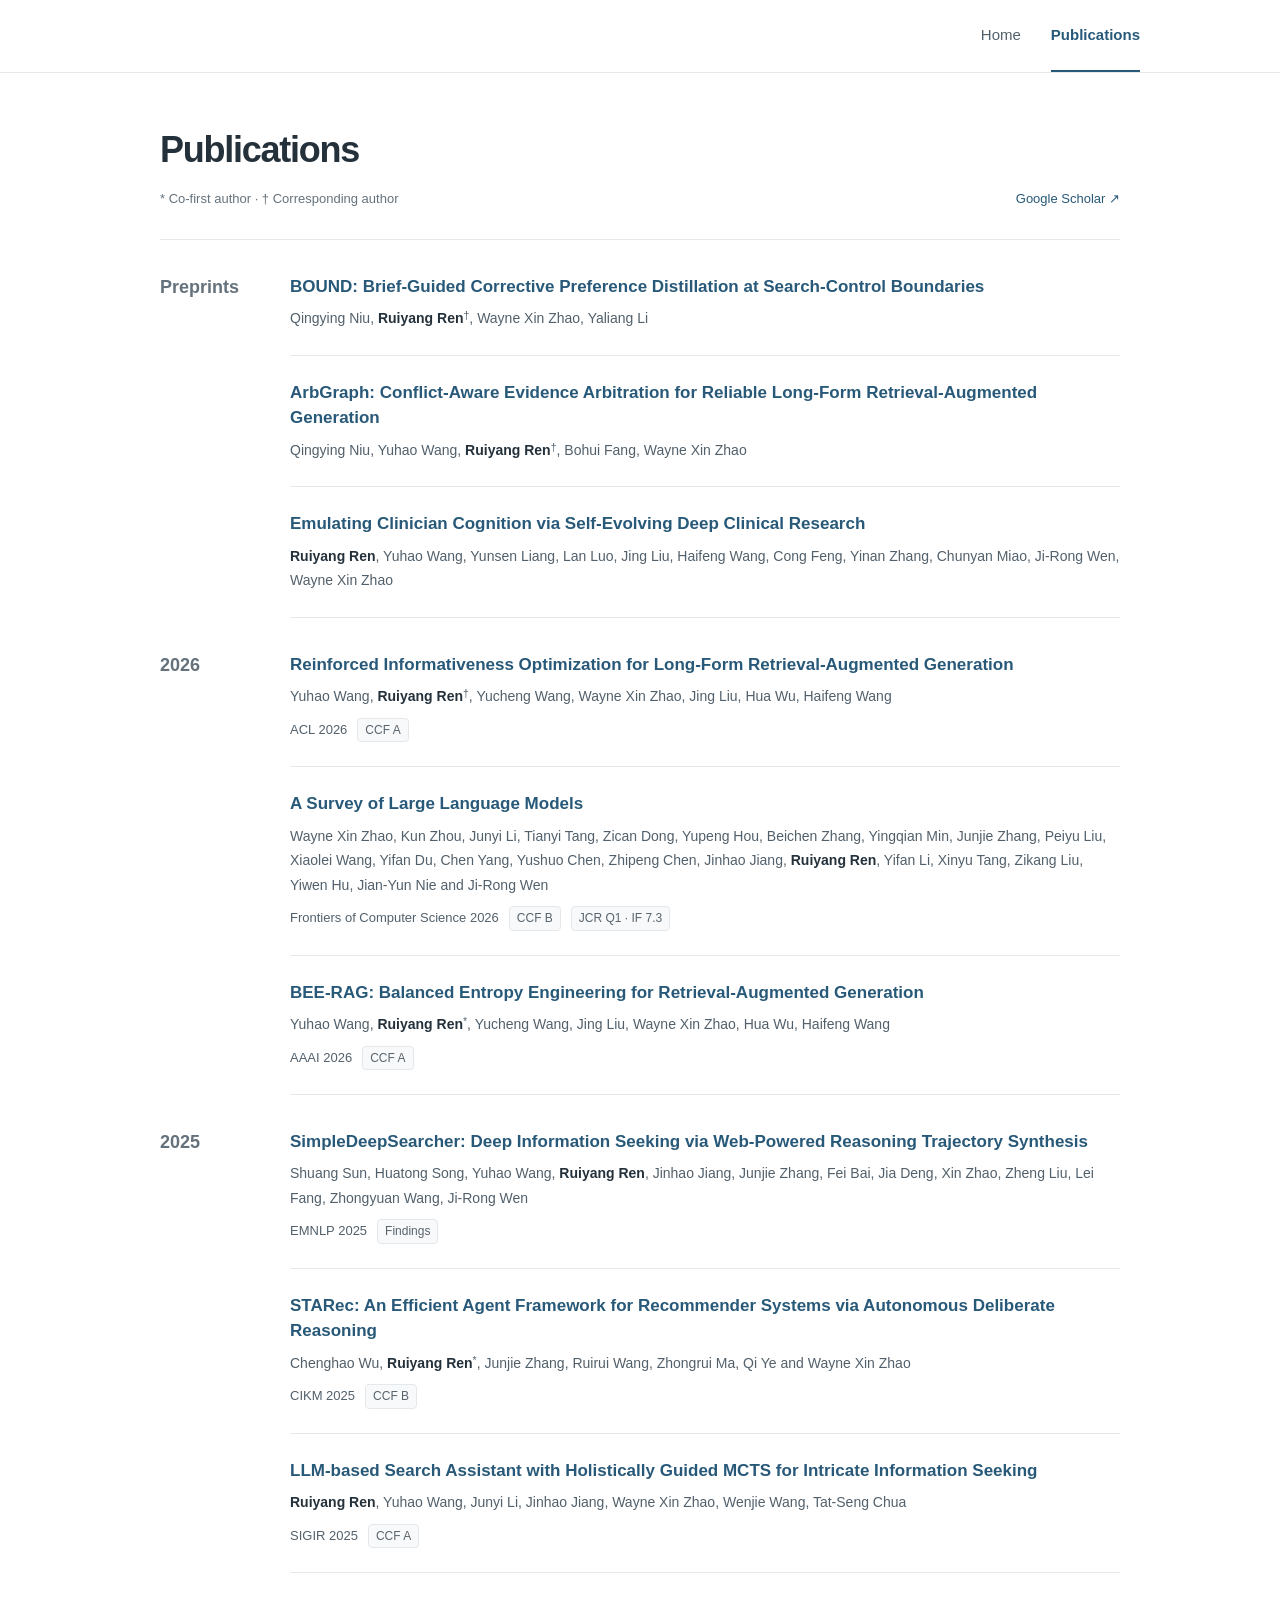
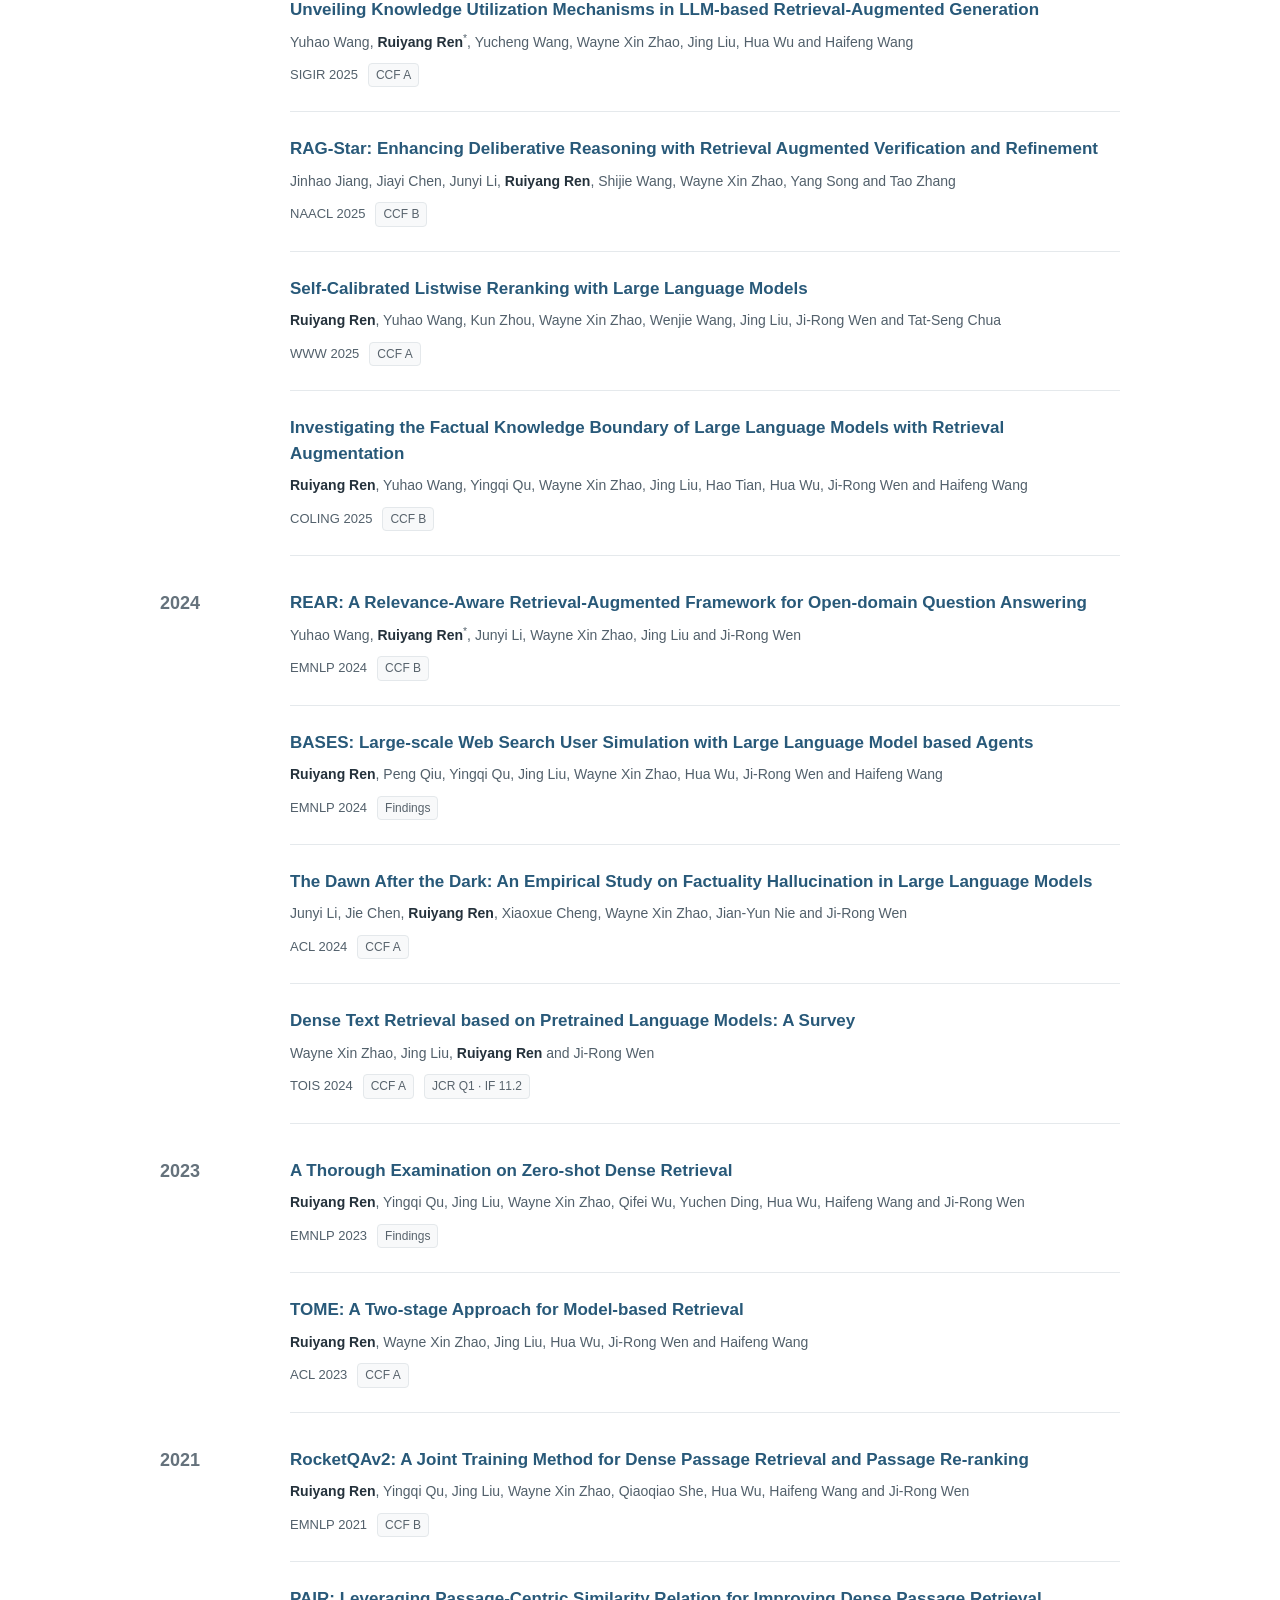
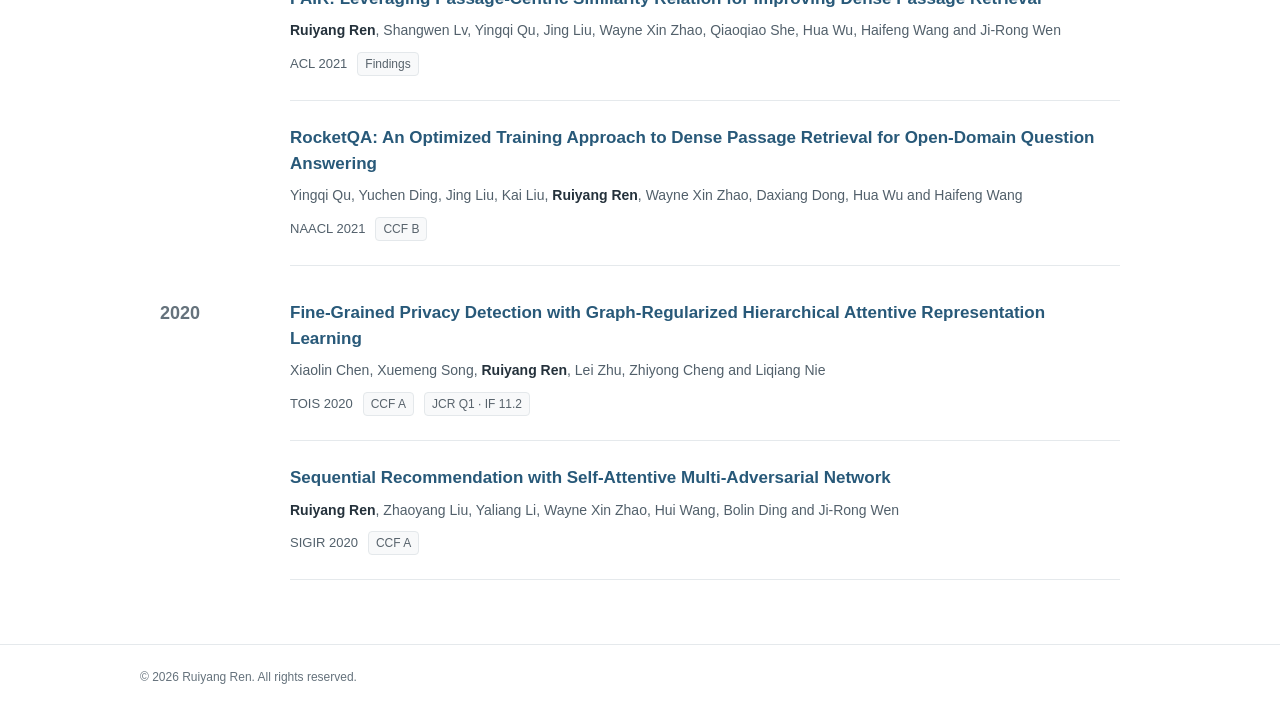
==== publications.html @ a94b5ff2 "Remove publication year navigation" ====
<!DOCTYPE html>
<html lang="en">
<head>
  <meta charset="UTF-8" />
  <meta name="viewport" content="width=device-width, initial-scale=1.0" />
  <title>Publications | Ruiyang Ren</title>
  <meta name="description" content="Publications by Ruiyang Ren in information retrieval, large language models, and agents." />
  <link rel="canonical" href="https://rui-yang.ren/publications.html" />
  <link rel="icon" href="./favicon.png" type="image/png" sizes="96x96" />
  <link rel="icon" href="./favicon.svg" type="image/svg+xml" />
  <meta name="theme-color" content="#ffffff" />
  <meta property="og:type" content="website" />
  <meta property="og:site_name" content="Ruiyang Ren" />
  <meta property="og:title" content="Publications | Ruiyang Ren" />
  <meta property="og:description" content="Publications by Ruiyang Ren in information retrieval, large language models, and agents." />
  <meta property="og:url" content="https://rui-yang.ren/publications.html" />
  <meta property="og:image" content="https://rui-yang.ren/social-card.png" />
  <meta property="og:image:width" content="1200" />
  <meta property="og:image:height" content="630" />
  <meta property="og:image:alt" content="Ruiyang Ren, Research Scientist at Nanyang Technological University" />
  <meta name="twitter:card" content="summary_large_image" />
  <link rel="stylesheet" href="./styles.css" />
</head>
<body>
  <a class="skip-link" href="#main">Skip to content</a>
  <header class="site-header">
    <div class="container nav">
      <nav class="nav-links" aria-label="Main navigation">
        <a href="./index.html">Home</a>
        <a href="./publications.html" aria-current="page">Publications</a>
      </nav>
    </div>
  </header>
  <main id="main">
    <div class="container publication-page">
      <div class="page-heading">
        <h1>Publications</h1>
        <div class="publication-meta">
          <span>* Co-first author · † Corresponding author</span>
          <a href="https://scholar.google.com/citations?user=KpIEBYMAAAAJ" target="_blank" rel="noopener noreferrer">Google Scholar <span aria-hidden="true">↗</span></a>
        </div>
      </div>
      <section class="publication-group" id="group-preprints" aria-labelledby="heading-preprints">
        <h2 id="heading-preprints">Preprints</h2>
        <ul class="pub-list">
<li>
            <h3 class="pub-title"><a href="https://arxiv.org/pdf/2608.08768" target="_blank" rel="noopener noreferrer">BOUND: Brief-Guided Corrective Preference Distillation at Search-Control Boundaries</a></h3>
            <div class="pub-authors">Qingying Niu, <strong>Ruiyang Ren</strong><sup>&dagger;</sup>, Wayne Xin Zhao, Yaliang Li</div>
          </li>
<li>
            <h3 class="pub-title"><a href="https://arxiv.org/pdf/2604.18362" target="_blank" rel="noopener noreferrer">ArbGraph: Conflict-Aware Evidence Arbitration for Reliable Long-Form Retrieval-Augmented Generation</a></h3>
            <div class="pub-authors">Qingying Niu, Yuhao Wang, <strong>Ruiyang Ren</strong><sup>&dagger;</sup>, Bohui Fang, Wayne Xin Zhao</div>
          </li>
<li>
            <h3 class="pub-title"><a href="https://arxiv.org/pdf/2603.10677" target="_blank" rel="noopener noreferrer">Emulating Clinician Cognition via Self-Evolving Deep Clinical Research</a></h3>
            <div class="pub-authors"><strong>Ruiyang Ren</strong>, Yuhao Wang, Yunsen Liang, Lan Luo, Jing Liu, Haifeng Wang, Cong Feng, Yinan Zhang, Chunyan Miao, Ji-Rong Wen, Wayne Xin Zhao</div>
          </li>
        </ul>
      </section>
      <section class="publication-group" id="group-2026" aria-labelledby="heading-2026">
        <h2 id="heading-2026">2026</h2>
        <ul class="pub-list">
<li>
            <h3 class="pub-title"><a href="https://aclanthology.org/2026.acl-long.612/" target="_blank" rel="noopener noreferrer">Reinforced Informativeness Optimization for Long-Form Retrieval-Augmented Generation</a></h3>
            <div class="pub-authors">Yuhao Wang, <strong>Ruiyang Ren</strong><sup>&dagger;</sup>, Yucheng Wang, Wayne Xin Zhao, Jing Liu, Hua Wu, Haifeng Wang</div>
            <div class="pub-venue"><span class="venue-name">ACL 2026</span><span class="rank-tag">CCF A</span></div>
          </li>
<li>
            <h3 class="pub-title"><a href="https://doi.org/10.1007/s11704-026-60308-3" target="_blank" rel="noopener noreferrer">A Survey of Large Language Models</a></h3>
            <div class="pub-authors">Wayne Xin Zhao, Kun Zhou, Junyi Li, Tianyi Tang, Zican Dong, Yupeng Hou, Beichen Zhang, Yingqian Min, Junjie Zhang, Peiyu Liu, Xiaolei Wang, Yifan Du, Chen Yang, Yushuo Chen, Zhipeng Chen, Jinhao Jiang, <strong>Ruiyang Ren</strong>, Yifan Li, Xinyu Tang, Zikang Liu, Yiwen Hu, Jian-Yun Nie and Ji-Rong Wen</div>
            <div class="pub-venue"><span class="venue-name">Frontiers of Computer Science 2026</span><span class="rank-tag">CCF B</span><span class="metric-tag">JCR Q1 · IF 7.3</span></div>
          </li>
<li>
            <h3 class="pub-title"><a href="https://ojs.aaai.org/index.php/AAAI/article/view/40664" target="_blank" rel="noopener noreferrer">BEE-RAG: Balanced Entropy Engineering for Retrieval-Augmented Generation</a></h3>
            <div class="pub-authors">Yuhao Wang, <strong>Ruiyang Ren</strong><sup>*</sup>, Yucheng Wang, Jing Liu, Wayne Xin Zhao, Hua Wu, Haifeng Wang</div>
            <div class="pub-venue"><span class="venue-name">AAAI 2026</span><span class="rank-tag">CCF A</span></div>
          </li>
        </ul>
      </section>
      <section class="publication-group" id="group-2025" aria-labelledby="heading-2025">
        <h2 id="heading-2025">2025</h2>
        <ul class="pub-list">
<li>
            <h3 class="pub-title"><a href="https://aclanthology.org/2025.findings-emnlp.739/" target="_blank" rel="noopener noreferrer">SimpleDeepSearcher: Deep Information Seeking via Web-Powered Reasoning Trajectory Synthesis</a></h3>
            <div class="pub-authors">Shuang Sun, Huatong Song, Yuhao Wang, <strong>Ruiyang Ren</strong>, Jinhao Jiang, Junjie Zhang, Fei Bai, Jia Deng, Xin Zhao, Zheng Liu, Lei Fang, Zhongyuan Wang, Ji-Rong Wen</div>
            <div class="pub-venue"><span class="venue-name">EMNLP 2025</span><span class="rank-tag">Findings</span></div>
          </li>
<li>
            <h3 class="pub-title"><a href="https://doi.org/10.1145/3746252.3760995" target="_blank" rel="noopener noreferrer">STARec: An Efficient Agent Framework for Recommender Systems via Autonomous Deliberate Reasoning</a></h3>
            <div class="pub-authors">Chenghao Wu, <strong>Ruiyang Ren</strong><sup>*</sup>, Junjie Zhang, Ruirui Wang, Zhongrui Ma, Qi Ye and Wayne Xin Zhao</div>
            <div class="pub-venue"><span class="venue-name">CIKM 2025</span><span class="rank-tag">CCF B</span></div>
          </li>
<li>
            <h3 class="pub-title"><a href="https://dl.acm.org/doi/10.1145/3726302.3730025" target="_blank" rel="noopener noreferrer">LLM-based Search Assistant with Holistically Guided MCTS for Intricate Information Seeking</a></h3>
            <div class="pub-authors"><strong>Ruiyang Ren</strong>, Yuhao Wang, Junyi Li, Jinhao Jiang, Wayne Xin Zhao, Wenjie Wang, Tat-Seng Chua</div>
            <div class="pub-venue"><span class="venue-name">SIGIR 2025</span><span class="rank-tag">CCF A</span></div>
          </li>
<li>
            <h3 class="pub-title"><a href="https://doi.org/10.1145/3726302.3730112" target="_blank" rel="noopener noreferrer">Unveiling Knowledge Utilization Mechanisms in LLM-based Retrieval-Augmented Generation</a></h3>
            <div class="pub-authors">Yuhao Wang, <strong>Ruiyang Ren</strong><sup>*</sup>, Yucheng Wang, Wayne Xin Zhao, Jing Liu, Hua Wu and Haifeng Wang</div>
            <div class="pub-venue"><span class="venue-name">SIGIR 2025</span><span class="rank-tag">CCF A</span></div>
          </li>
<li>
            <h3 class="pub-title"><a href="https://aclanthology.org/2025.naacl-long.361/" target="_blank" rel="noopener noreferrer">RAG-Star: Enhancing Deliberative Reasoning with Retrieval Augmented Verification and Refinement</a></h3>
            <div class="pub-authors">Jinhao Jiang, Jiayi Chen, Junyi Li, <strong>Ruiyang Ren</strong>, Shijie Wang, Wayne Xin Zhao, Yang Song and Tao Zhang</div>
            <div class="pub-venue"><span class="venue-name">NAACL 2025</span><span class="rank-tag">CCF B</span></div>
          </li>
<li>
            <h3 class="pub-title"><a href="https://doi.org/10.1145/3696410.3714658" target="_blank" rel="noopener noreferrer">Self-Calibrated Listwise Reranking with Large Language Models</a></h3>
            <div class="pub-authors"><strong>Ruiyang Ren</strong>, Yuhao Wang, Kun Zhou, Wayne Xin Zhao, Wenjie Wang, Jing Liu, Ji-Rong Wen and Tat-Seng Chua</div>
            <div class="pub-venue"><span class="venue-name">WWW 2025</span><span class="rank-tag">CCF A</span></div>
          </li>
<li>
            <h3 class="pub-title"><a href="https://aclanthology.org/2025.coling-main.250/" target="_blank" rel="noopener noreferrer">Investigating the Factual Knowledge Boundary of Large Language Models with Retrieval Augmentation</a></h3>
            <div class="pub-authors"><strong>Ruiyang Ren</strong>, Yuhao Wang, Yingqi Qu, Wayne Xin Zhao, Jing Liu, Hao Tian, Hua Wu, Ji-Rong Wen and Haifeng Wang</div>
            <div class="pub-venue"><span class="venue-name">COLING 2025</span><span class="rank-tag">CCF B</span></div>
          </li>
        </ul>
      </section>
      <section class="publication-group" id="group-2024" aria-labelledby="heading-2024">
        <h2 id="heading-2024">2024</h2>
        <ul class="pub-list">
<li>
            <h3 class="pub-title"><a href="https://aclanthology.org/2024.emnlp-main.321/" target="_blank" rel="noopener noreferrer">REAR: A Relevance-Aware Retrieval-Augmented Framework for Open-domain Question Answering</a></h3>
            <div class="pub-authors">Yuhao Wang, <strong>Ruiyang Ren</strong><sup>*</sup>, Junyi Li, Wayne Xin Zhao, Jing Liu and Ji-Rong Wen</div>
            <div class="pub-venue"><span class="venue-name">EMNLP 2024</span><span class="rank-tag">CCF B</span></div>
          </li>
<li>
            <h3 class="pub-title"><a href="https://aclanthology.org/2024.findings-emnlp.50/" target="_blank" rel="noopener noreferrer">BASES: Large-scale Web Search User Simulation with Large Language Model based Agents</a></h3>
            <div class="pub-authors"><strong>Ruiyang Ren</strong>, Peng Qiu, Yingqi Qu, Jing Liu, Wayne Xin Zhao, Hua Wu, Ji-Rong Wen and Haifeng Wang</div>
            <div class="pub-venue"><span class="venue-name">EMNLP 2024</span><span class="rank-tag">Findings</span></div>
          </li>
<li>
            <h3 class="pub-title"><a href="https://aclanthology.org/2024.acl-long.586/" target="_blank" rel="noopener noreferrer">The Dawn After the Dark: An Empirical Study on Factuality Hallucination in Large Language Models</a></h3>
            <div class="pub-authors">Junyi Li, Jie Chen, <strong>Ruiyang Ren</strong>, Xiaoxue Cheng, Wayne Xin Zhao, Jian-Yun Nie and Ji-Rong Wen</div>
            <div class="pub-venue"><span class="venue-name">ACL 2024</span><span class="rank-tag">CCF A</span></div>
          </li>
<li>
            <h3 class="pub-title"><a href="https://doi.org/10.1145/3637870" target="_blank" rel="noopener noreferrer">Dense Text Retrieval based on Pretrained Language Models: A Survey</a></h3>
            <div class="pub-authors">Wayne Xin Zhao, Jing Liu, <strong>Ruiyang Ren</strong> and Ji-Rong Wen</div>
            <div class="pub-venue"><span class="venue-name">TOIS 2024</span><span class="rank-tag">CCF A</span><span class="metric-tag">JCR Q1 · IF 11.2</span></div>
          </li>
        </ul>
      </section>
      <section class="publication-group" id="group-2023" aria-labelledby="heading-2023">
        <h2 id="heading-2023">2023</h2>
        <ul class="pub-list">
<li>
            <h3 class="pub-title"><a href="https://aclanthology.org/2023.findings-emnlp.1057/" target="_blank" rel="noopener noreferrer">A Thorough Examination on Zero-shot Dense Retrieval</a></h3>
            <div class="pub-authors"><strong>Ruiyang Ren</strong>, Yingqi Qu, Jing Liu, Wayne Xin Zhao, Qifei Wu, Yuchen Ding, Hua Wu, Haifeng Wang and Ji-Rong Wen</div>
            <div class="pub-venue"><span class="venue-name">EMNLP 2023</span><span class="rank-tag">Findings</span></div>
          </li>
<li>
            <h3 class="pub-title"><a href="https://aclanthology.org/2023.acl-long.336/" target="_blank" rel="noopener noreferrer">TOME: A Two-stage Approach for Model-based Retrieval</a></h3>
            <div class="pub-authors"><strong>Ruiyang Ren</strong>, Wayne Xin Zhao, Jing Liu, Hua Wu, Ji-Rong Wen and Haifeng Wang</div>
            <div class="pub-venue"><span class="venue-name">ACL 2023</span><span class="rank-tag">CCF A</span></div>
          </li>
        </ul>
      </section>
      <section class="publication-group" id="group-2021" aria-labelledby="heading-2021">
        <h2 id="heading-2021">2021</h2>
        <ul class="pub-list">
<li>
            <h3 class="pub-title"><a href="https://aclanthology.org/2021.emnlp-main.224/" target="_blank" rel="noopener noreferrer">RocketQAv2: A Joint Training Method for Dense Passage Retrieval and Passage Re-ranking</a></h3>
            <div class="pub-authors"><strong>Ruiyang Ren</strong>, Yingqi Qu, Jing Liu, Wayne Xin Zhao, Qiaoqiao She, Hua Wu, Haifeng Wang and Ji-Rong Wen</div>
            <div class="pub-venue"><span class="venue-name">EMNLP 2021</span><span class="rank-tag">CCF B</span></div>
          </li>
<li>
            <h3 class="pub-title"><a href="https://aclanthology.org/2021.findings-acl.191/" target="_blank" rel="noopener noreferrer">PAIR: Leveraging Passage-Centric Similarity Relation for Improving Dense Passage Retrieval</a></h3>
            <div class="pub-authors"><strong>Ruiyang Ren</strong>, Shangwen Lv, Yingqi Qu, Jing Liu, Wayne Xin Zhao, Qiaoqiao She, Hua Wu, Haifeng Wang and Ji-Rong Wen</div>
            <div class="pub-venue"><span class="venue-name">ACL 2021</span><span class="rank-tag">Findings</span></div>
          </li>
<li>
            <h3 class="pub-title"><a href="https://aclanthology.org/2021.naacl-main.466/" target="_blank" rel="noopener noreferrer">RocketQA: An Optimized Training Approach to Dense Passage Retrieval for Open-Domain Question Answering</a></h3>
            <div class="pub-authors">Yingqi Qu, Yuchen Ding, Jing Liu, Kai Liu, <strong>Ruiyang Ren</strong>, Wayne Xin Zhao, Daxiang Dong, Hua Wu and Haifeng Wang</div>
            <div class="pub-venue"><span class="venue-name">NAACL 2021</span><span class="rank-tag">CCF B</span></div>
          </li>
        </ul>
      </section>
      <section class="publication-group" id="group-2020" aria-labelledby="heading-2020">
        <h2 id="heading-2020">2020</h2>
        <ul class="pub-list">
<li>
            <h3 class="pub-title"><a href="https://dl.acm.org/doi/10.1145/3406109" target="_blank" rel="noopener noreferrer">Fine-Grained Privacy Detection with Graph-Regularized Hierarchical Attentive Representation Learning</a></h3>
            <div class="pub-authors">Xiaolin Chen, Xuemeng Song, <strong>Ruiyang Ren</strong>, Lei Zhu, Zhiyong Cheng and Liqiang Nie</div>
            <div class="pub-venue"><span class="venue-name">TOIS 2020</span><span class="rank-tag">CCF A</span><span class="metric-tag">JCR Q1 · IF 11.2</span></div>
          </li>
<li>
            <h3 class="pub-title"><a href="https://dl.acm.org/doi/10.1145/3397271.3401111" target="_blank" rel="noopener noreferrer">Sequential Recommendation with Self-Attentive Multi-Adversarial Network</a></h3>
            <div class="pub-authors"><strong>Ruiyang Ren</strong>, Zhaoyang Liu, Yaliang Li, Wayne Xin Zhao, Hui Wang, Bolin Ding and Ji-Rong Wen</div>
            <div class="pub-venue"><span class="venue-name">SIGIR 2020</span><span class="rank-tag">CCF A</span></div>
          </li>
        </ul>
      </section>
    </div>
  </main>
  <footer class="site-footer">
    <div class="container">
      © 2026 Ruiyang Ren. All rights reserved.
    </div>
  </footer>

</body>
</html>
---- styles.css ----
:root {
  --text: #24313b;
  --secondary: #52606b;
  --muted: #65727c;
  --primary: #285979;
  --line: #e5e9ec;
}
* { box-sizing: border-box; }
html { scroll-padding-top: 96px; }
body {
  margin: 0;
  background: #fff;
  color: var(--text);
  font-family: -apple-system, BlinkMacSystemFont, "Segoe UI", "Helvetica Neue", Arial, "PingFang SC", sans-serif;
  font-size: 16px;
  line-height: 1.75;
  -webkit-font-smoothing: antialiased;
}
a { color: var(--primary); text-decoration: none; text-underline-offset: 4px; }
a:hover { text-decoration: underline; }
a:focus-visible { outline: 2px solid var(--primary); outline-offset: 5px; border-radius: 2px; }
.biography p a, #experiences .clean-list a {
  text-decoration: underline;
  text-decoration-color: #9aabb6;
  text-decoration-thickness: 1px;
}
.biography p a:hover, #experiences .clean-list a:hover { text-decoration-color: currentColor; }
img { display: block; max-width: 100%; }
.container { width: min(1000px, calc(100% - 64px)); margin: 0 auto; }
.site-header { position: sticky; top: 0; z-index: 10; background: #fff; border-bottom: 1px solid var(--line); }
.nav { min-height: 72px; display: flex; align-items: center; justify-content: flex-end; gap: 20px; }

.nav-links { display: flex; gap: 30px; align-self: stretch; }
.nav-links a { display: flex; align-items: center; color: var(--secondary); font-size: 15px; border-bottom: 2px solid transparent; }
.nav-links a[aria-current="page"] { border-bottom-color: var(--primary); color: var(--primary); font-weight: 600; }
.skip-link { position: fixed; left: 16px; top: -100px; background: #fff; padding: 10px 16px; z-index: 20; }
.skip-link:focus { top: 8px; }
main { padding: 54px 0 64px; }
.stack { display: grid; gap: 44px; }
.profile { padding-bottom: 38px; border-bottom: 1px solid var(--line); }
.intro-grid { display: grid; grid-template-columns: 112px minmax(0, 1fr); column-gap: 30px; row-gap: 14px; align-items: start; }
.portrait { grid-row: 1 / 3; width: 112px; height: 142px; object-fit: cover; border-radius: 6px; }
.intro-main { min-width: 0; }
.name-row { display: flex; flex-direction: column; align-items: flex-start; gap: 8px; }
.name-en { margin: 0; font-size: 36px; letter-spacing: -.035em; line-height: 1.2; font-weight: 700; }
.name-cn { font-family: "PingFang SC", "Hiragino Sans GB", "Microsoft YaHei", sans-serif; font-size: 16px; line-height: 1.4; letter-spacing: .16em; color: var(--muted); font-weight: 400; }
.meta { font-size: 16px; color: var(--secondary); margin-top: 8px; }
.meta strong { color: var(--text); font-weight: 500; }
.info-block { grid-column: 2; display: grid; gap: 5px; }
.info-content { font-size: 14px; color: var(--secondary); }
.profile-links { display: flex; gap: 6px 20px; flex-wrap: wrap; }
.profile-links a { display: inline-flex; align-items: center; min-height: 28px; font-weight: 500; }
.biography { margin-top: 30px; max-width: 820px; }
p { margin: 0; color: var(--secondary); font-size: 16px; }
p + p { margin-top: 16px; }
.text-link { display: inline-block; margin-top: 18px; font-size: 14px; font-weight: 600; }
.content-section { min-width: 0; }
.section-head { margin-bottom: 22px; }
.section-title { margin: 0; font-size: 22px; line-height: 1.3; letter-spacing: -.02em; font-weight: 650; }
.two-col { display: grid; grid-template-columns: minmax(0, 1.4fr) minmax(0, 1fr); gap: 64px; }
.clean-list { list-style: none; margin: 0; padding: 0; }
.clean-list li { padding: 0 0 20px; font-size: 15px; color: var(--secondary); }
.clean-list li:last-child { padding-bottom: 0; }
.clean-list strong { color: var(--text); font-weight: 600; }
.experience-date { display: block; margin: 3px 0; font-size: 13px; color: var(--muted); font-variant-numeric: tabular-nums; }
#awards .clean-list li { display: grid; grid-template-columns: 44px minmax(0, 1fr); gap: 14px; font-size: 14px; padding-bottom: 16px; }
.award-date { color: var(--muted); font-size: 12px; line-height: 2.04; font-variant-numeric: tabular-nums; }
#services { padding-top: 34px; border-top: 1px solid var(--line); }
.service-grid { display: grid; grid-template-columns: 1fr 2.2fr 1fr; gap: 36px; }
.subsection-title { font-weight: 600; font-size: 14px; margin: 0 0 8px; }
.service-item .clean-list li { font-size: 14px; }
.site-footer { padding: 22px 0 30px; color: var(--muted); font-size: 12px; border-top: 1px solid var(--line); }
.publication-page { max-width: 960px; }
.page-heading { padding-bottom: 28px; border-bottom: 1px solid var(--line); }
.page-heading h1 { margin: 0; font-size: 36px; font-weight: 700; letter-spacing: -.035em; line-height: 1.25; }
.publication-meta { display: flex; justify-content: space-between; flex-wrap: wrap; gap: 10px 24px; margin-top: 16px; font-size: 13px; color: var(--muted); }




.publication-group { display: grid; grid-template-columns: 100px minmax(0, 1fr); gap: 30px; padding-top: 34px; }
.publication-group h2 { position: sticky; top: 98px; align-self: start; margin: 0; font-size: 18px; color: var(--muted); line-height: 1.5; font-weight: 550; }
.pub-list { list-style: none; padding: 0; margin: 0; min-width: 0; }
.pub-list li { padding: 0 0 24px; margin-bottom: 24px; border-bottom: 1px solid var(--line); }
.pub-list li:last-child { margin-bottom: 0; }
.pub-title { margin: 0; font-size: 17px; line-height: 1.5; font-weight: 600; }
.pub-title a { color: var(--primary); }
.pub-authors { margin-top: 7px; font-size: 14px; line-height: 1.75; color: var(--secondary); }
.pub-authors strong { color: var(--text); font-weight: 650; }
.pub-authors sup { position: relative; top: -.4em; vertical-align: baseline; font-size: .75em; line-height: 0; }
.pub-venue { display: flex; align-items: baseline; flex-wrap: wrap; gap: 6px 10px; margin-top: 9px; font-size: 13px; color: var(--secondary); font-weight: 500; }
.venue-name { color: var(--secondary); }
.rank-tag, .metric-tag { display: inline-block; padding: 1px 7px; border: 1px solid #e4e8eb; border-radius: 4px; font-size: 12px; line-height: 1.7; font-weight: 500; color: #58636c; background: #f8f9fa; }
@media (max-width: 900px) {
  .two-col { grid-template-columns: 1fr; gap: 36px; }
  #awards { border-top: 1px solid var(--line); padding-top: 32px; }
}
@media (max-width: 760px) {
  main { padding-top: 36px; }
  .service-grid { grid-template-columns: 1fr; gap: 22px; }
  .publication-group { grid-template-columns: 1fr; gap: 18px; }
  .publication-group h2 { position: static; padding-bottom: 8px; border-bottom: 1px solid var(--line); }
}
@media (max-width: 480px) {
  .container { width: calc(100% - 40px); }
  .nav { min-height: 62px; gap: 12px; }

  .nav-links { gap: 20px; }
  .nav-links a { font-size: 14px; }
  main { padding: 30px 0 40px; }
  .stack { gap: 32px; }
  .profile { padding-bottom: 28px; }
  .intro-grid { grid-template-columns: 76px minmax(0, 1fr); gap: 18px; align-items: start; }
  .portrait { grid-row: 1; width: 76px; height: 96px; }
  .info-block { grid-column: 1 / -1; }
  .name-row { gap: 7px; }
  .name-en { font-size: 27px; }
  .name-cn { font-size: 14px; }
  .meta { font-size: 14px; margin-top: 6px; }
  .info-content { font-size: 13px; overflow-wrap: anywhere; }
  .profile-links { gap: 4px 12px; }
  .biography { margin-top: 26px; }
  .section-title { font-size: 21px; }
  .page-heading h1 { font-size: 32px; }
  .publication-meta { font-size: 12px; }

}
@media print {
  .site-header, .skip-link, .site-footer { display: none; }
  main { padding: 0; }
  .container { width: 100%; }
  .publication-group h2 { position: static; }
  .pub-list li, .clean-list li { break-inside: avoid; }
}
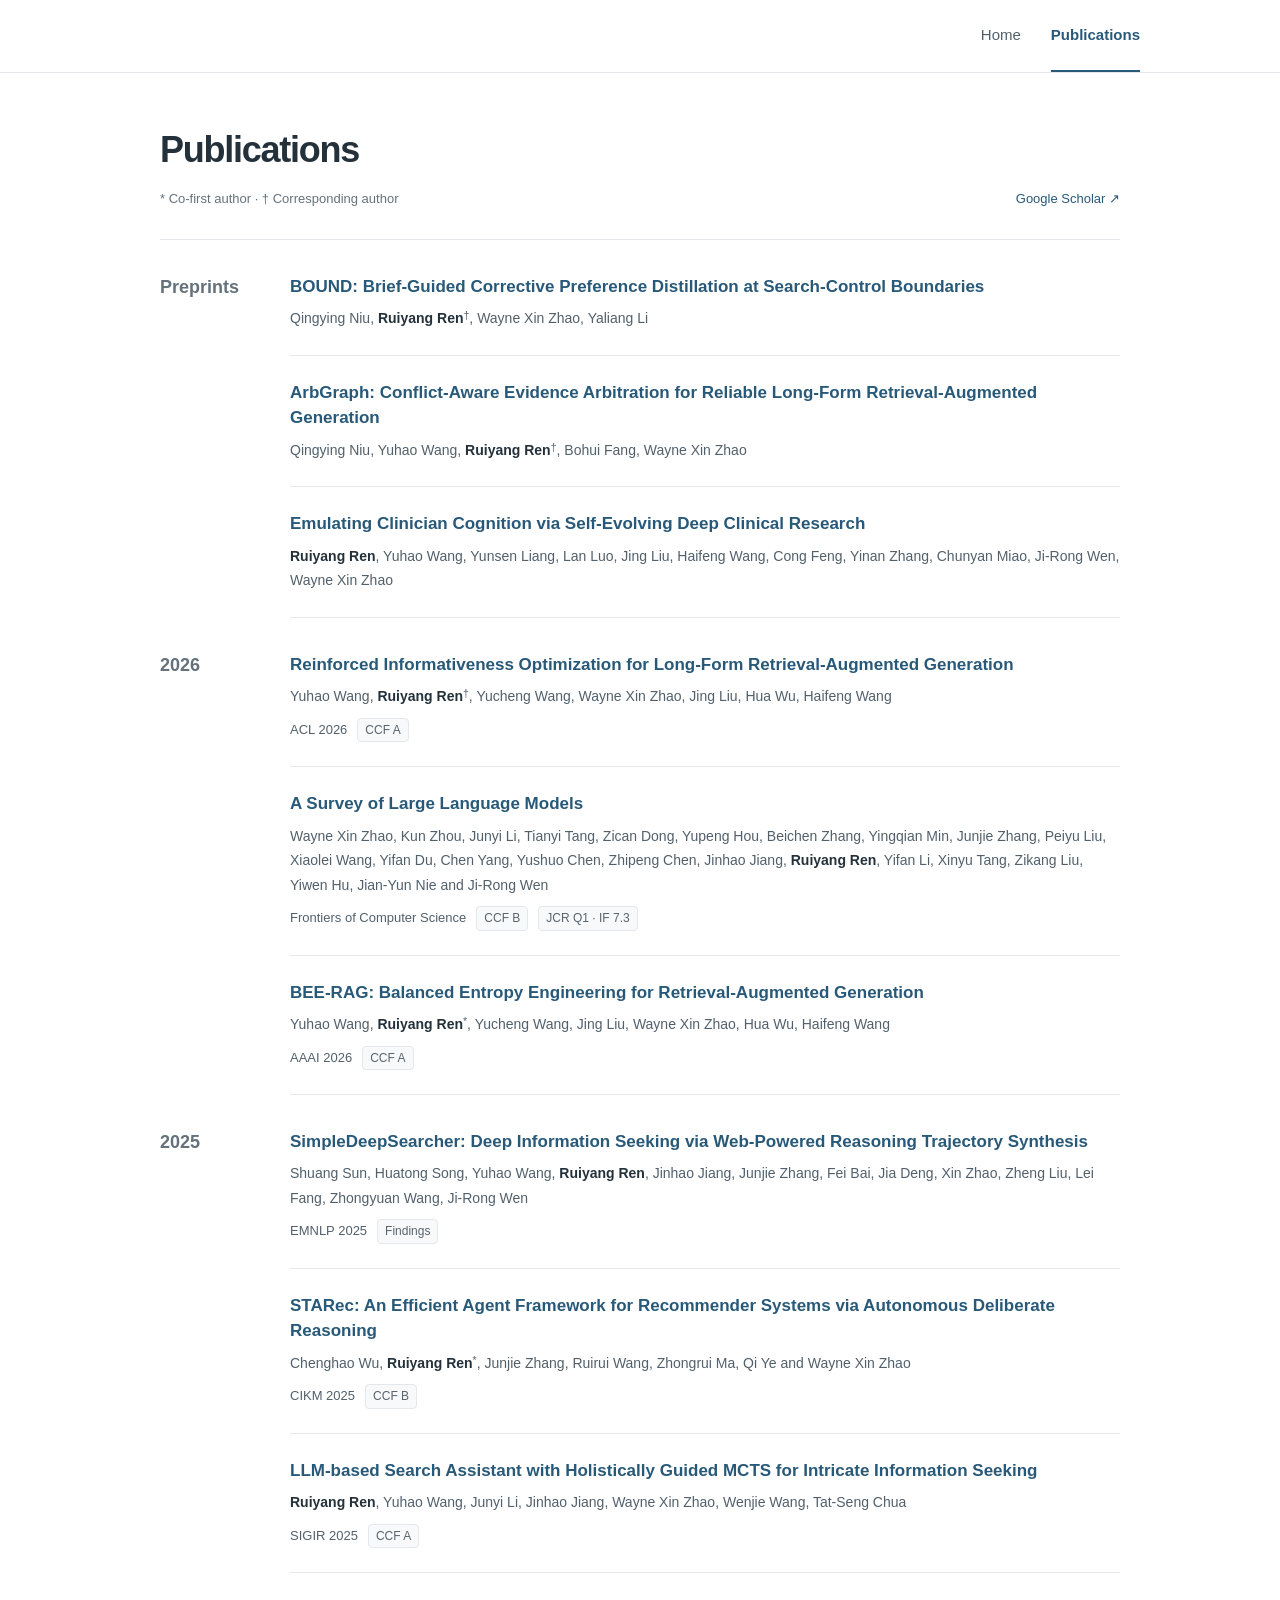
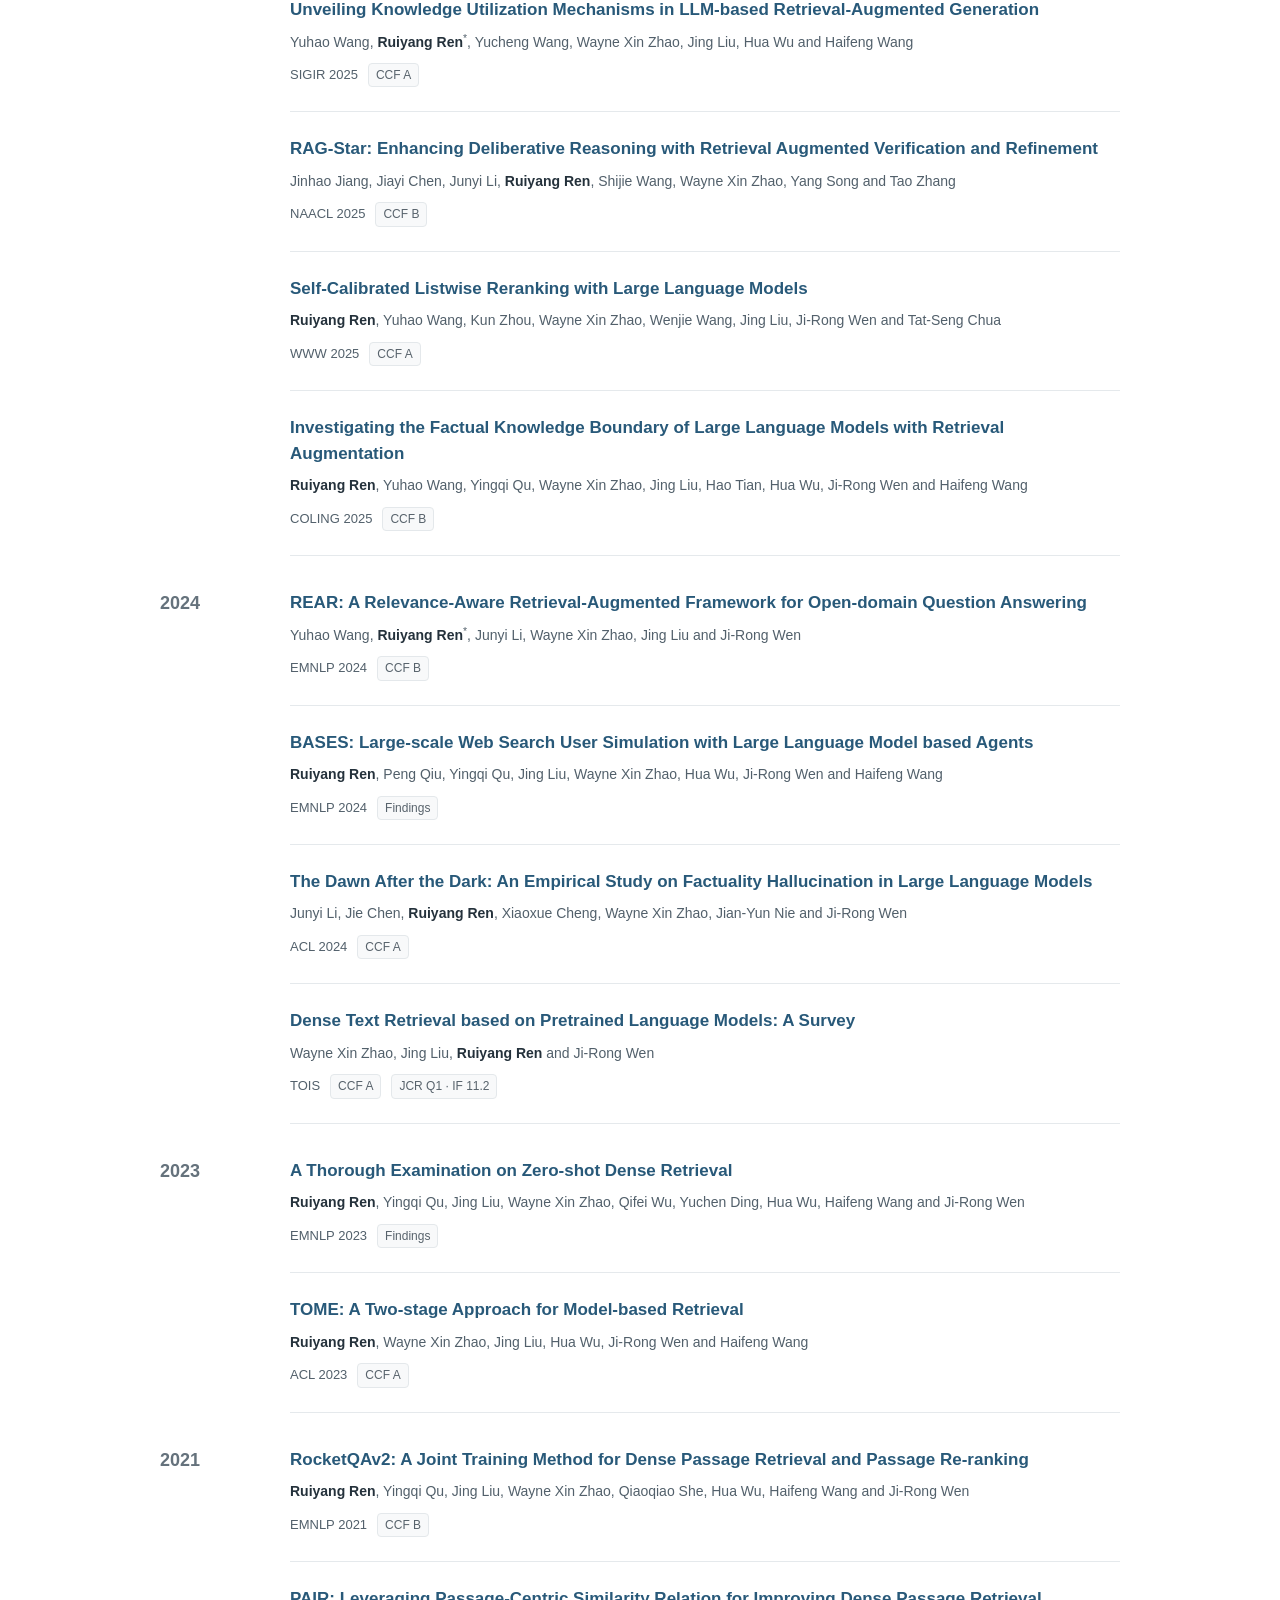
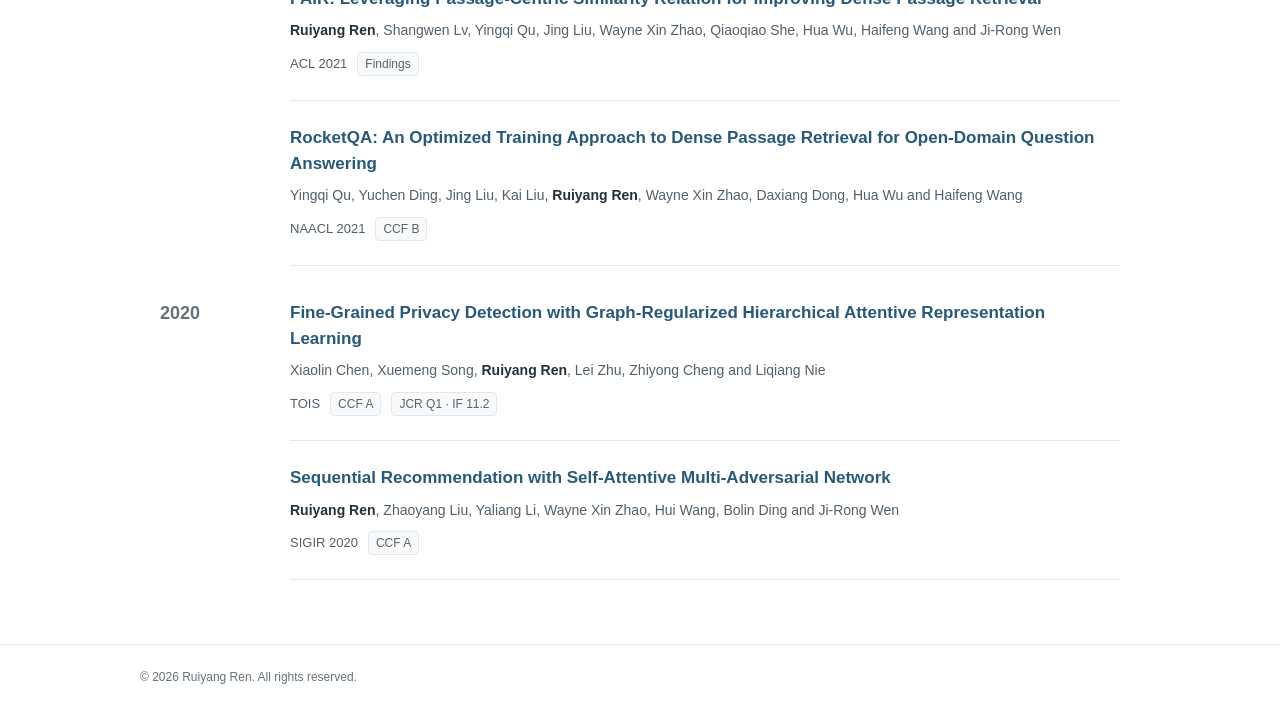
==== commit ee65509f: "Omit years from journal venue labels" ====
--- a/publications.html
+++ b/publications.html
@@ -68,7 +68,7 @@
 <li>
             <h3 class="pub-title"><a href="https://doi.org/10.1007/s11704-026-60308-3" target="_blank" rel="noopener noreferrer">A Survey of Large Language Models</a></h3>
             <div class="pub-authors">Wayne Xin Zhao, Kun Zhou, Junyi Li, Tianyi Tang, Zican Dong, Yupeng Hou, Beichen Zhang, Yingqian Min, Junjie Zhang, Peiyu Liu, Xiaolei Wang, Yifan Du, Chen Yang, Yushuo Chen, Zhipeng Chen, Jinhao Jiang, <strong>Ruiyang Ren</strong>, Yifan Li, Xinyu Tang, Zikang Liu, Yiwen Hu, Jian-Yun Nie and Ji-Rong Wen</div>
-            <div class="pub-venue"><span class="venue-name">Frontiers of Computer Science 2026</span><span class="rank-tag">CCF B</span><span class="metric-tag">JCR Q1 · IF 7.3</span></div>
+            <div class="pub-venue"><span class="venue-name">Frontiers of Computer Science</span><span class="rank-tag">CCF B</span><span class="metric-tag">JCR Q1 · IF 7.3</span></div>
           </li>
 <li>
             <h3 class="pub-title"><a href="https://ojs.aaai.org/index.php/AAAI/article/view/40664" target="_blank" rel="noopener noreferrer">BEE-RAG: Balanced Entropy Engineering for Retrieval-Augmented Generation</a></h3>
@@ -138,7 +138,7 @@
 <li>
             <h3 class="pub-title"><a href="https://doi.org/10.1145/3637870" target="_blank" rel="noopener noreferrer">Dense Text Retrieval based on Pretrained Language Models: A Survey</a></h3>
             <div class="pub-authors">Wayne Xin Zhao, Jing Liu, <strong>Ruiyang Ren</strong> and Ji-Rong Wen</div>
-            <div class="pub-venue"><span class="venue-name">TOIS 2024</span><span class="rank-tag">CCF A</span><span class="metric-tag">JCR Q1 · IF 11.2</span></div>
+            <div class="pub-venue"><span class="venue-name">TOIS</span><span class="rank-tag">CCF A</span><span class="metric-tag">JCR Q1 · IF 11.2</span></div>
           </li>
         </ul>
       </section>
@@ -183,7 +183,7 @@
 <li>
             <h3 class="pub-title"><a href="https://dl.acm.org/doi/10.1145/3406109" target="_blank" rel="noopener noreferrer">Fine-Grained Privacy Detection with Graph-Regularized Hierarchical Attentive Representation Learning</a></h3>
             <div class="pub-authors">Xiaolin Chen, Xuemeng Song, <strong>Ruiyang Ren</strong>, Lei Zhu, Zhiyong Cheng and Liqiang Nie</div>
-            <div class="pub-venue"><span class="venue-name">TOIS 2020</span><span class="rank-tag">CCF A</span><span class="metric-tag">JCR Q1 · IF 11.2</span></div>
+            <div class="pub-venue"><span class="venue-name">TOIS</span><span class="rank-tag">CCF A</span><span class="metric-tag">JCR Q1 · IF 11.2</span></div>
           </li>
 <li>
             <h3 class="pub-title"><a href="https://dl.acm.org/doi/10.1145/3397271.3401111" target="_blank" rel="noopener noreferrer">Sequential Recommendation with Self-Attentive Multi-Adversarial Network</a></h3>
--- a/styles.css
+++ b/styles.css
@@ -38,15 +38,23 @@
 main { padding: 54px 0 64px; }
 .stack { display: grid; gap: 44px; }
 .profile { padding-bottom: 38px; border-bottom: 1px solid var(--line); }
-.intro-grid { display: grid; grid-template-columns: 112px minmax(0, 1fr); column-gap: 30px; row-gap: 14px; align-items: start; }
-.portrait { grid-row: 1 / 3; width: 112px; height: 142px; object-fit: cover; border-radius: 6px; }
-.intro-main { min-width: 0; }
-.name-row { display: flex; flex-direction: column; align-items: flex-start; gap: 8px; }
-.name-en { margin: 0; font-size: 36px; letter-spacing: -.035em; line-height: 1.2; font-weight: 700; }
+.intro-grid {
+  display: grid;
+  grid-template-columns: minmax(0, 1fr) 144px;
+  grid-template-areas: "name portrait" "affiliation portrait" "contact portrait";
+  column-gap: 48px;
+  align-items: start;
+}
+.portrait { grid-area: portrait; width: 144px; height: 183px; object-fit: cover; border-radius: 8px; margin-top: 3px; }
+.name-row { grid-area: name; display: flex; flex-direction: column; align-items: flex-start; gap: 6px; }
+.name-en { margin: 0; font-size: 38px; letter-spacing: -.035em; line-height: 1.2; font-weight: 700; }
 .name-cn { font-family: "PingFang SC", "Hiragino Sans GB", "Microsoft YaHei", sans-serif; font-size: 16px; line-height: 1.4; letter-spacing: .16em; color: var(--muted); font-weight: 400; }
-.meta { font-size: 16px; color: var(--secondary); margin-top: 8px; }
-.meta strong { color: var(--text); font-weight: 500; }
-.info-block { grid-column: 2; display: grid; gap: 5px; }
+.affiliation-block { grid-area: affiliation; min-width: 0; margin-top: 18px; }
+.meta { font-size: 16px; line-height: 1.65; color: var(--secondary); text-wrap: balance; }
+.role { color: var(--text); font-weight: 600; }
+.lab-affiliation { margin-top: 4px; font-size: 14px; line-height: 1.65; color: var(--secondary); text-wrap: balance; }
+.lab-acronym, .lab-unit { white-space: nowrap; }
+.info-block { grid-area: contact; min-width: 0; display: grid; gap: 4px; margin-top: 18px; }
 .info-content { font-size: 14px; color: var(--secondary); }
 .profile-links { display: flex; gap: 6px 20px; flex-wrap: wrap; }
 .profile-links a { display: inline-flex; align-items: center; min-height: 28px; font-weight: 500; }
@@ -75,9 +83,6 @@
 .page-heading h1 { margin: 0; font-size: 36px; font-weight: 700; letter-spacing: -.035em; line-height: 1.25; }
 .publication-meta { display: flex; justify-content: space-between; flex-wrap: wrap; gap: 10px 24px; margin-top: 16px; font-size: 13px; color: var(--muted); }
 
-
-
-
 .publication-group { display: grid; grid-template-columns: 100px minmax(0, 1fr); gap: 30px; padding-top: 34px; }
 .publication-group h2 { position: sticky; top: 98px; align-self: start; margin: 0; font-size: 18px; color: var(--muted); line-height: 1.5; font-weight: 550; }
 .pub-list { list-style: none; padding: 0; margin: 0; min-width: 0; }
@@ -101,6 +106,19 @@
   .publication-group { grid-template-columns: 1fr; gap: 18px; }
   .publication-group h2 { position: static; padding-bottom: 8px; border-bottom: 1px solid var(--line); }
 }
+@media (max-width: 640px) {
+  .intro-grid {
+    grid-template-columns: minmax(0, 1fr) 96px;
+    grid-template-areas: "name portrait" "affiliation affiliation" "contact contact";
+    column-gap: 24px;
+  }
+  .portrait { width: 96px; height: 122px; margin-top: 0; }
+  .name-row { align-self: center; }
+  .affiliation-block { margin-top: 22px; }
+  .meta { font-size: 15px; }
+  .lab-affiliation { font-size: 14px; margin-top: 6px; }
+  .info-block { margin-top: 16px; }
+}
 @media (max-width: 480px) {
   .container { width: calc(100% - 40px); }
   .nav { min-height: 62px; gap: 12px; }
@@ -110,13 +128,12 @@
   main { padding: 30px 0 40px; }
   .stack { gap: 32px; }
   .profile { padding-bottom: 28px; }
-  .intro-grid { grid-template-columns: 76px minmax(0, 1fr); gap: 18px; align-items: start; }
-  .portrait { grid-row: 1; width: 76px; height: 96px; }
-  .info-block { grid-column: 1 / -1; }
+  .intro-grid { grid-template-columns: minmax(0, 1fr) 80px; column-gap: 20px; }
+  .portrait { width: 80px; height: 102px; }
   .name-row { gap: 7px; }
-  .name-en { font-size: 27px; }
+  .name-en { font-size: clamp(26px, 7.2vw, 32px); }
   .name-cn { font-size: 14px; }
-  .meta { font-size: 14px; margin-top: 6px; }
+  .meta { font-size: 14px; }
   .info-content { font-size: 13px; overflow-wrap: anywhere; }
   .profile-links { gap: 4px 12px; }
   .biography { margin-top: 26px; }
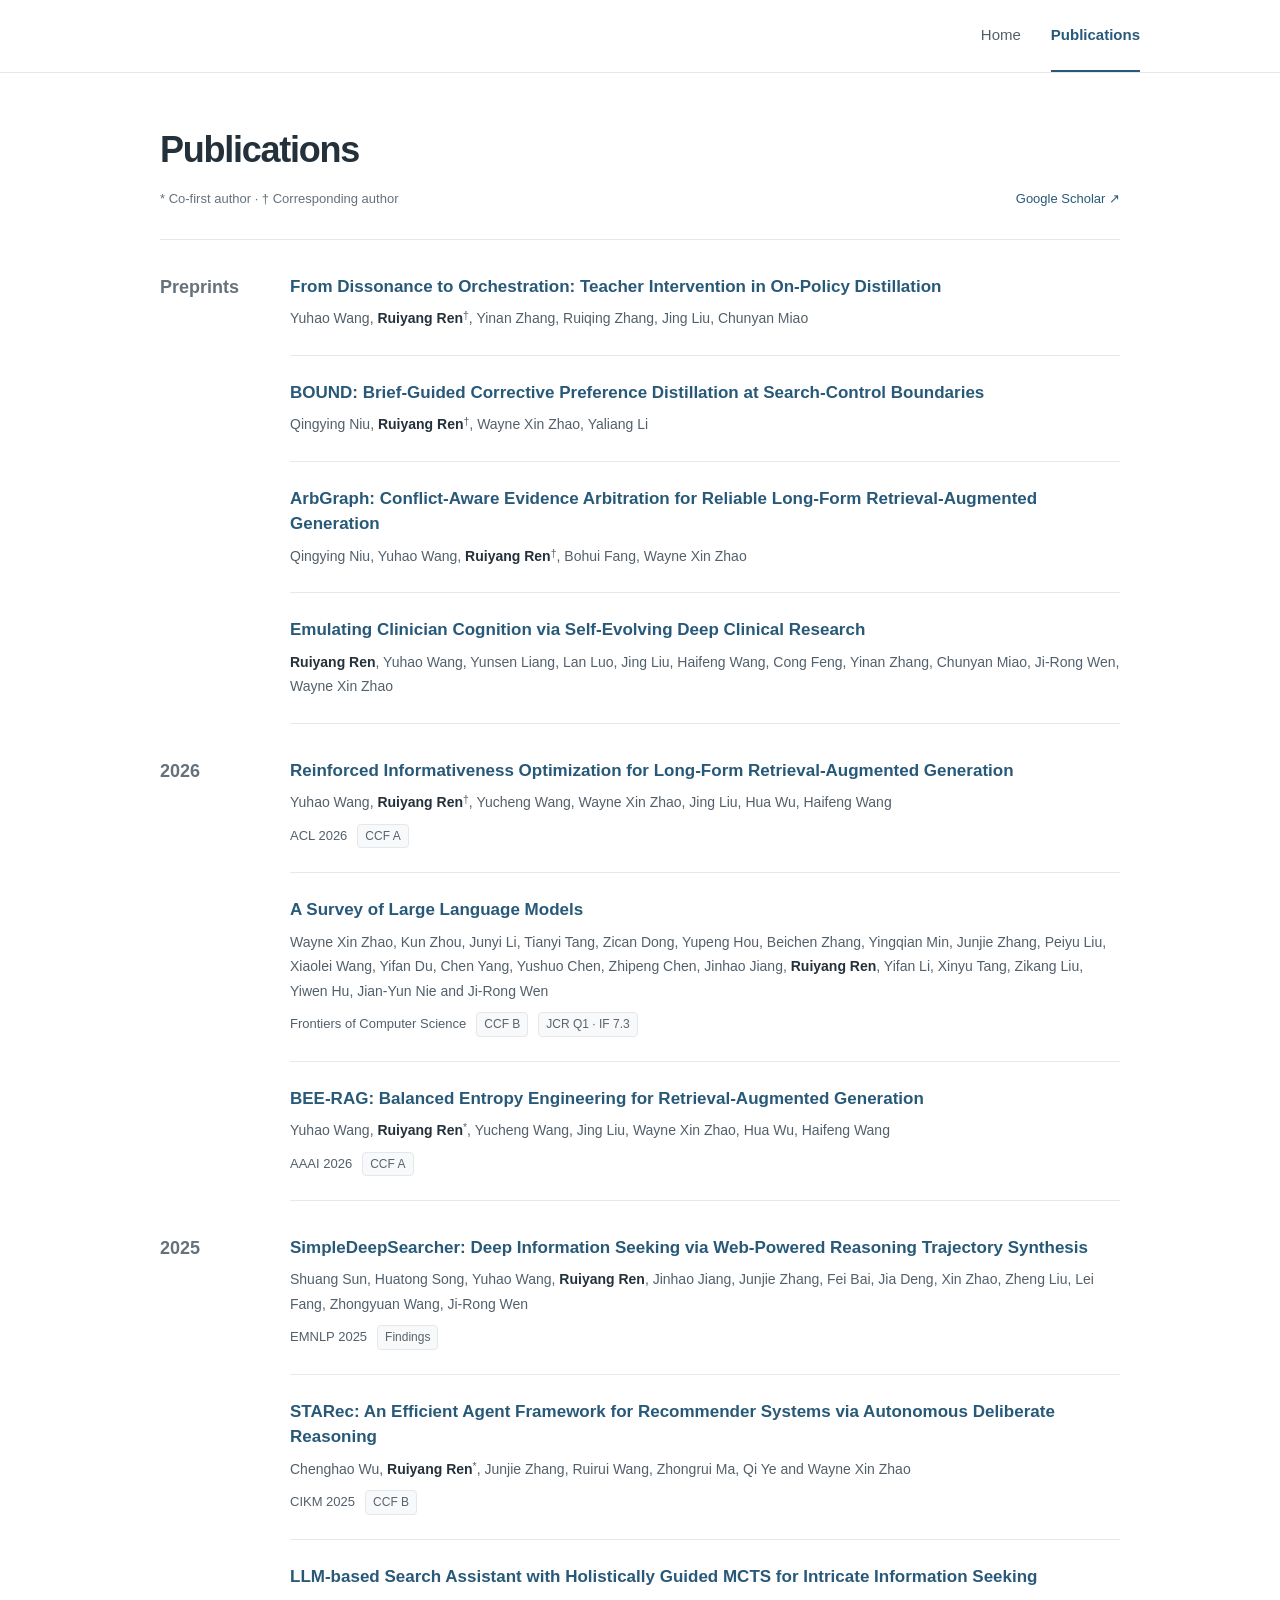
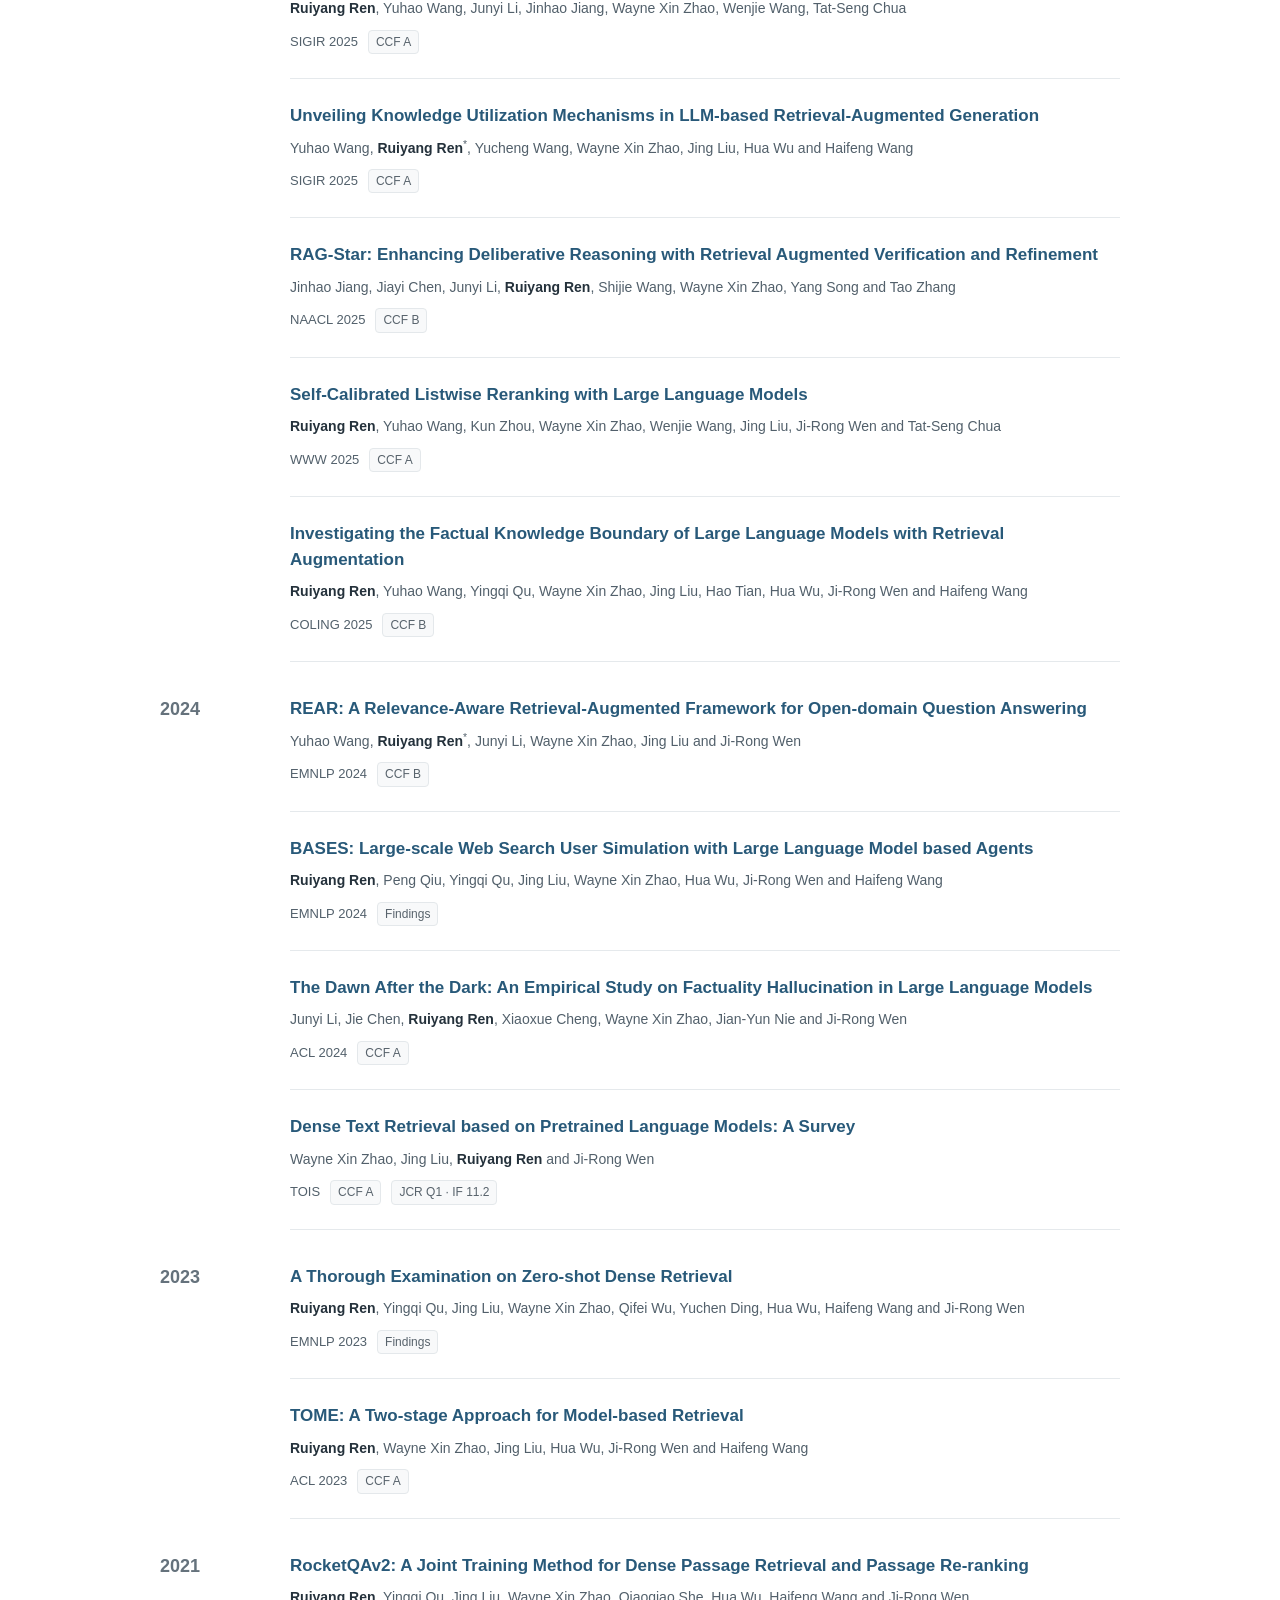
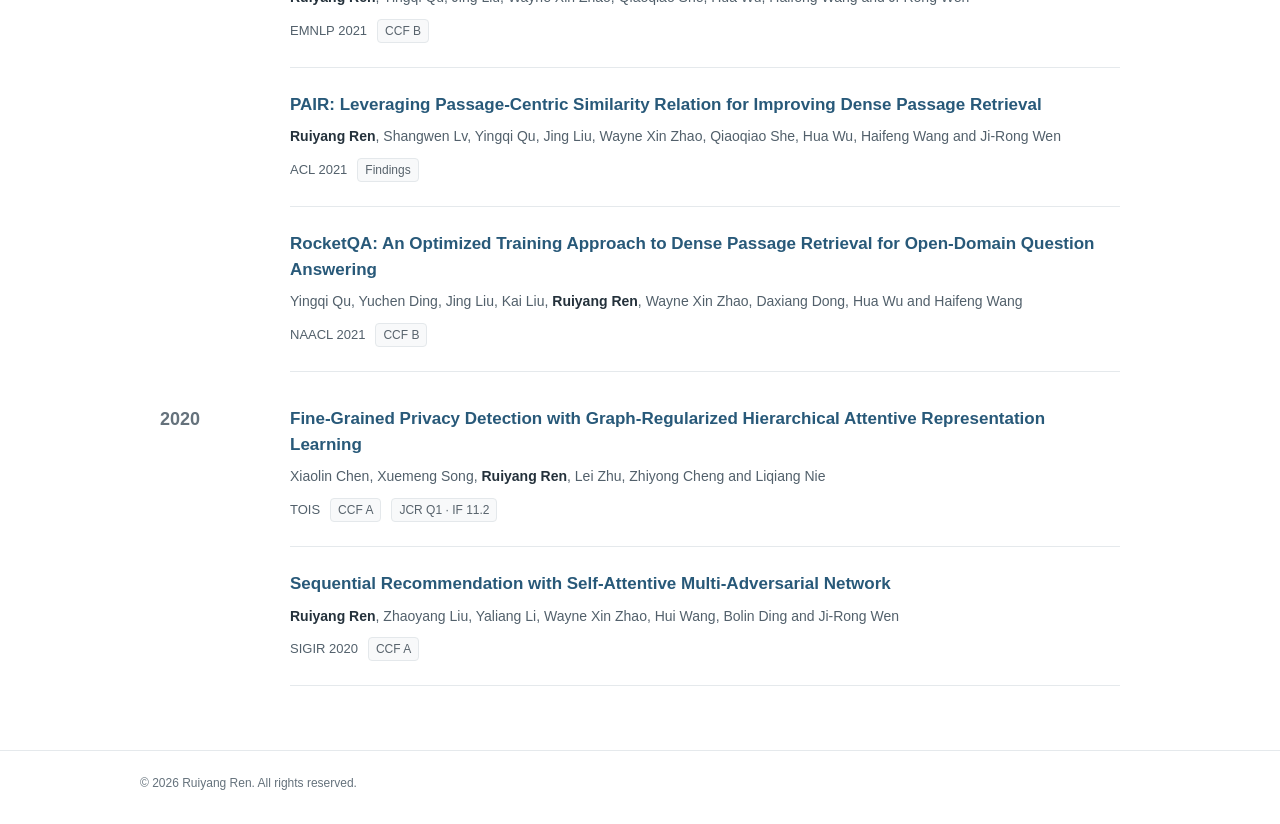
==== commit 127b27b4: "Add on-policy distillation preprint" ====
--- a/publications.html
+++ b/publications.html
@@ -43,6 +43,10 @@
       <section class="publication-group" id="group-preprints" aria-labelledby="heading-preprints">
         <h2 id="heading-preprints">Preprints</h2>
         <ul class="pub-list">
+          <li>
+            <h3 class="pub-title"><a href="https://arxiv.org/pdf/2609.37510" target="_blank" rel="noopener noreferrer">From Dissonance to Orchestration: Teacher Intervention in On-Policy Distillation</a></h3>
+            <div class="pub-authors">Yuhao Wang, <strong>Ruiyang Ren</strong><sup>&dagger;</sup>, Yinan Zhang, Ruiqing Zhang, Jing Liu, Chunyan Miao</div>
+          </li>
 <li>
             <h3 class="pub-title"><a href="https://arxiv.org/pdf/2608.08768" target="_blank" rel="noopener noreferrer">BOUND: Brief-Guided Corrective Preference Distillation at Search-Control Boundaries</a></h3>
             <div class="pub-authors">Qingying Niu, <strong>Ruiyang Ren</strong><sup>&dagger;</sup>, Wayne Xin Zhao, Yaliang Li</div>
--- a/styles.css
+++ b/styles.css
@@ -58,7 +58,7 @@
 .info-content { font-size: 14px; color: var(--secondary); }
 .profile-links { display: flex; gap: 6px 20px; flex-wrap: wrap; }
 .profile-links a { display: inline-flex; align-items: center; min-height: 28px; font-weight: 500; }
-.biography { margin-top: 30px; max-width: 820px; }
+.biography { margin-top: 30px; }
 p { margin: 0; color: var(--secondary); font-size: 16px; }
 p + p { margin-top: 16px; }
 .text-link { display: inline-block; margin-top: 18px; font-size: 14px; font-weight: 600; }
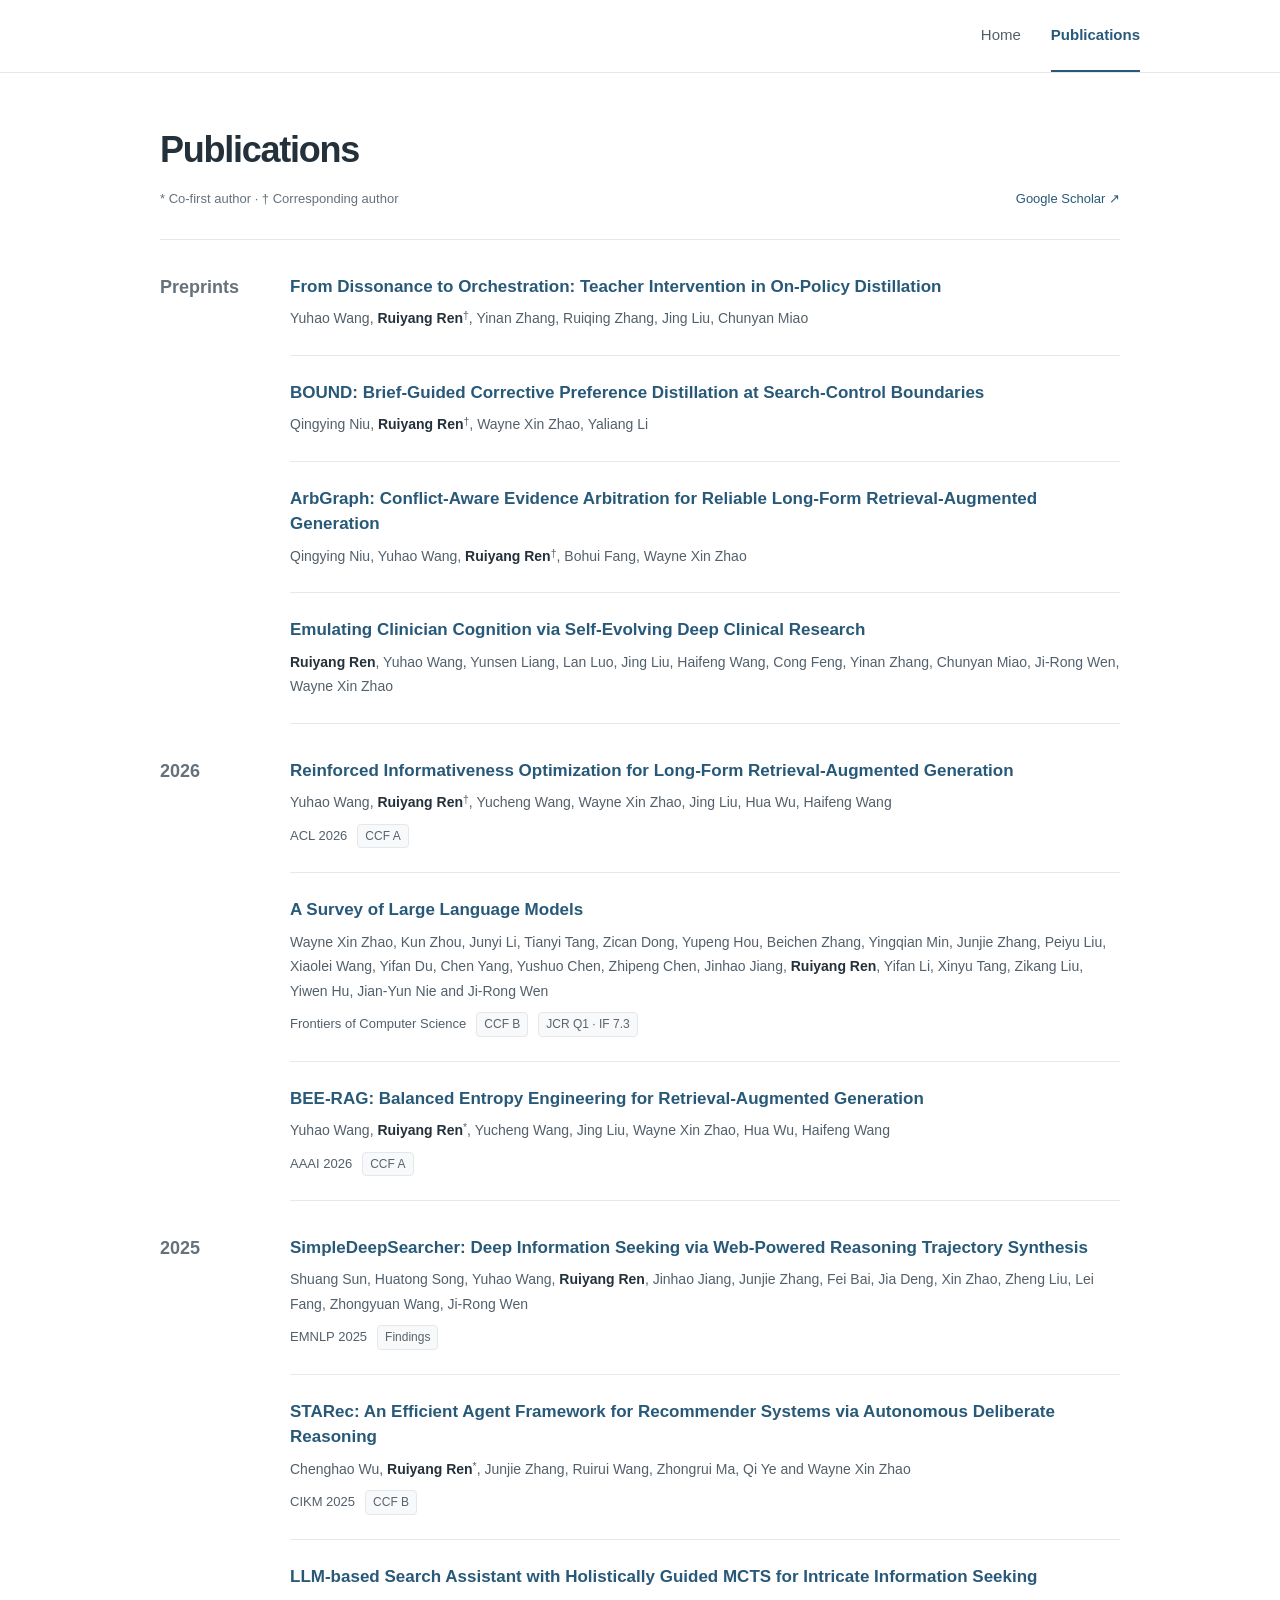
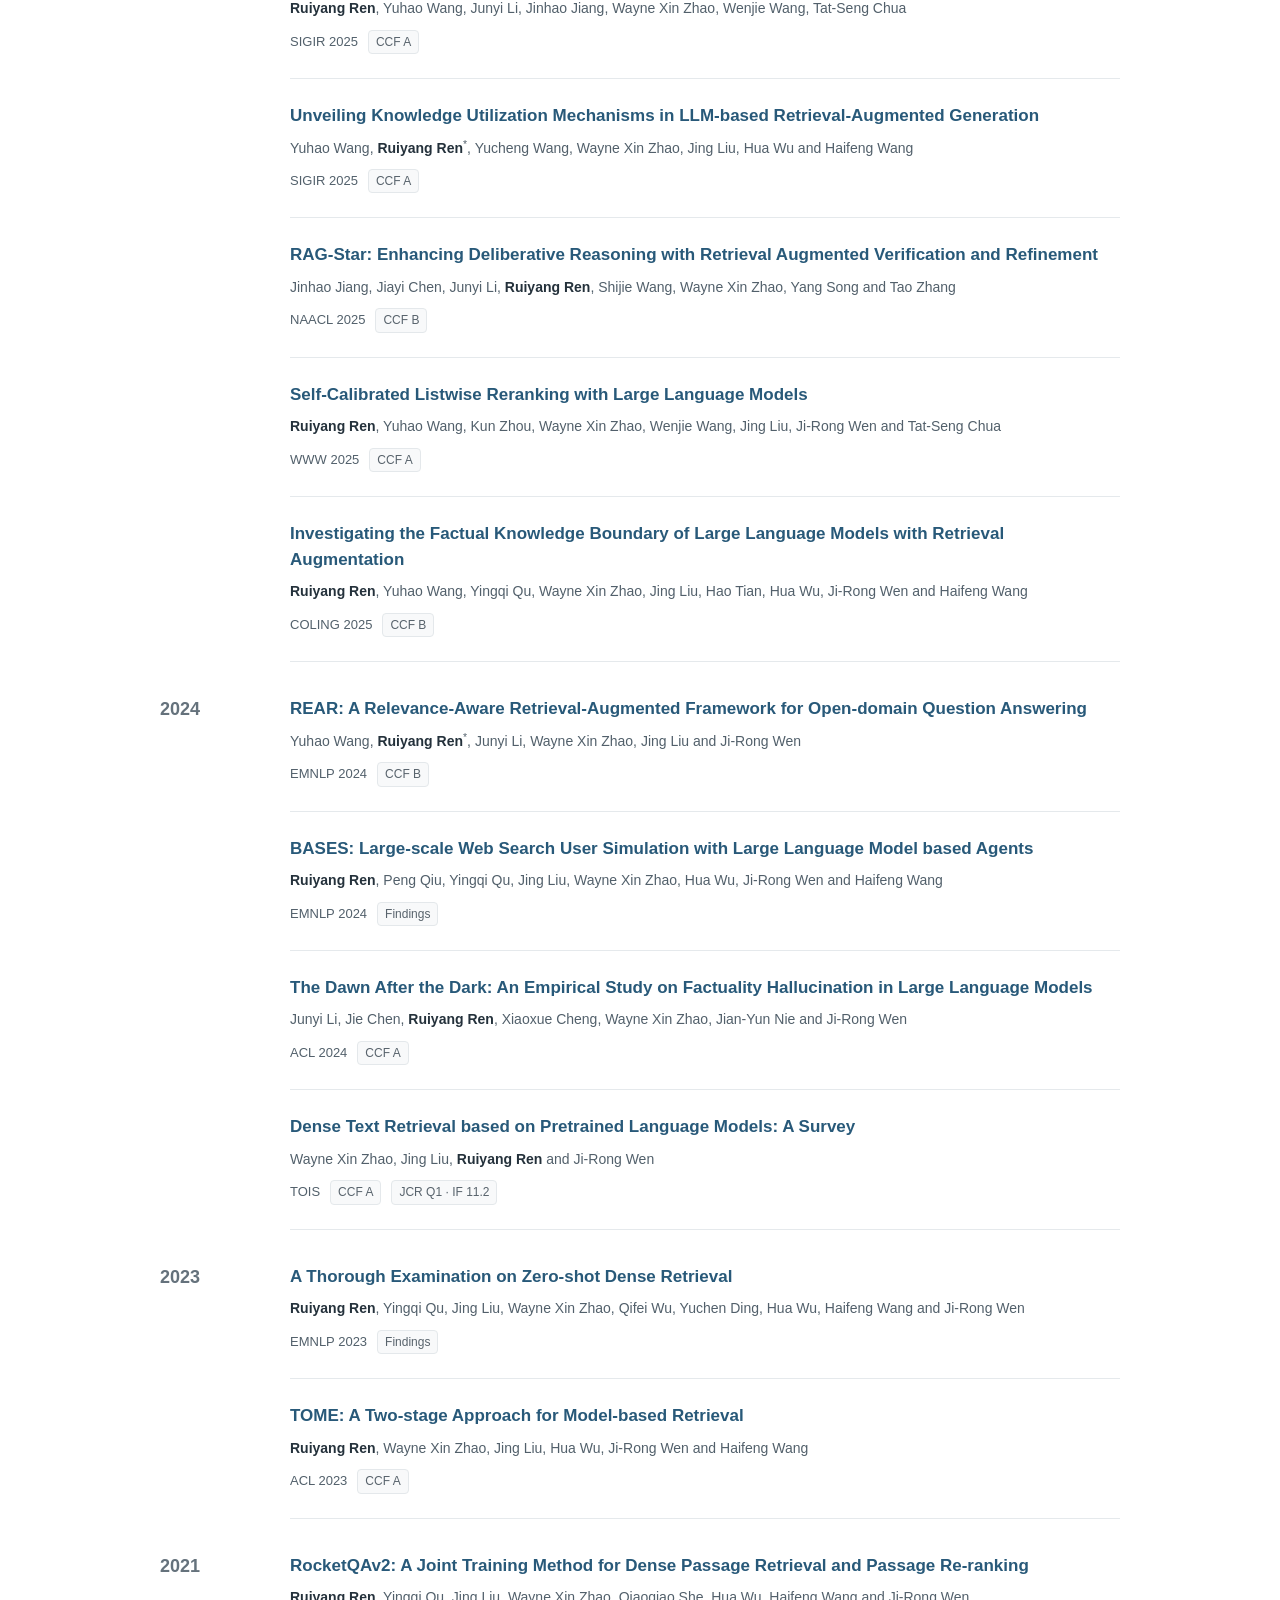
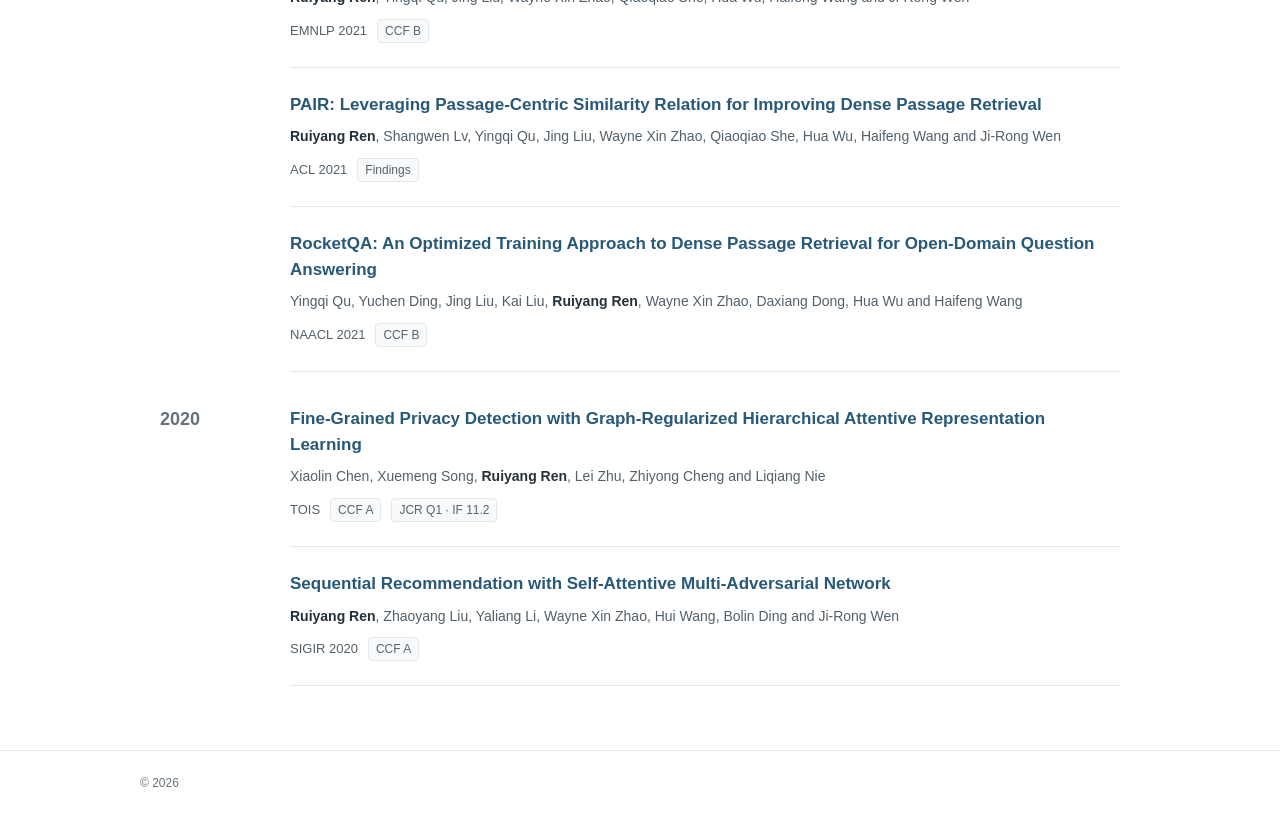
==== commit 2aee8bec: "Simplify services and page footers" ====
--- a/publications.html
+++ b/publications.html
@@ -200,7 +200,7 @@
   </main>
   <footer class="site-footer">
     <div class="container">
-      © 2026 Ruiyang Ren. All rights reserved.
+      © 2026
     </div>
   </footer>
 
--- a/styles.css
+++ b/styles.css
@@ -74,7 +74,7 @@
 #awards .clean-list li { display: grid; grid-template-columns: 44px minmax(0, 1fr); gap: 14px; font-size: 14px; padding-bottom: 16px; }
 .award-date { color: var(--muted); font-size: 12px; line-height: 2.04; font-variant-numeric: tabular-nums; }
 #services { padding-top: 34px; border-top: 1px solid var(--line); }
-.service-grid { display: grid; grid-template-columns: 1fr 2.2fr 1fr; gap: 36px; }
+.service-grid { display: grid; grid-template-columns: 1fr 3fr; gap: 36px; }
 .subsection-title { font-weight: 600; font-size: 14px; margin: 0 0 8px; }
 .service-item .clean-list li { font-size: 14px; }
 .site-footer { padding: 22px 0 30px; color: var(--muted); font-size: 12px; border-top: 1px solid var(--line); }
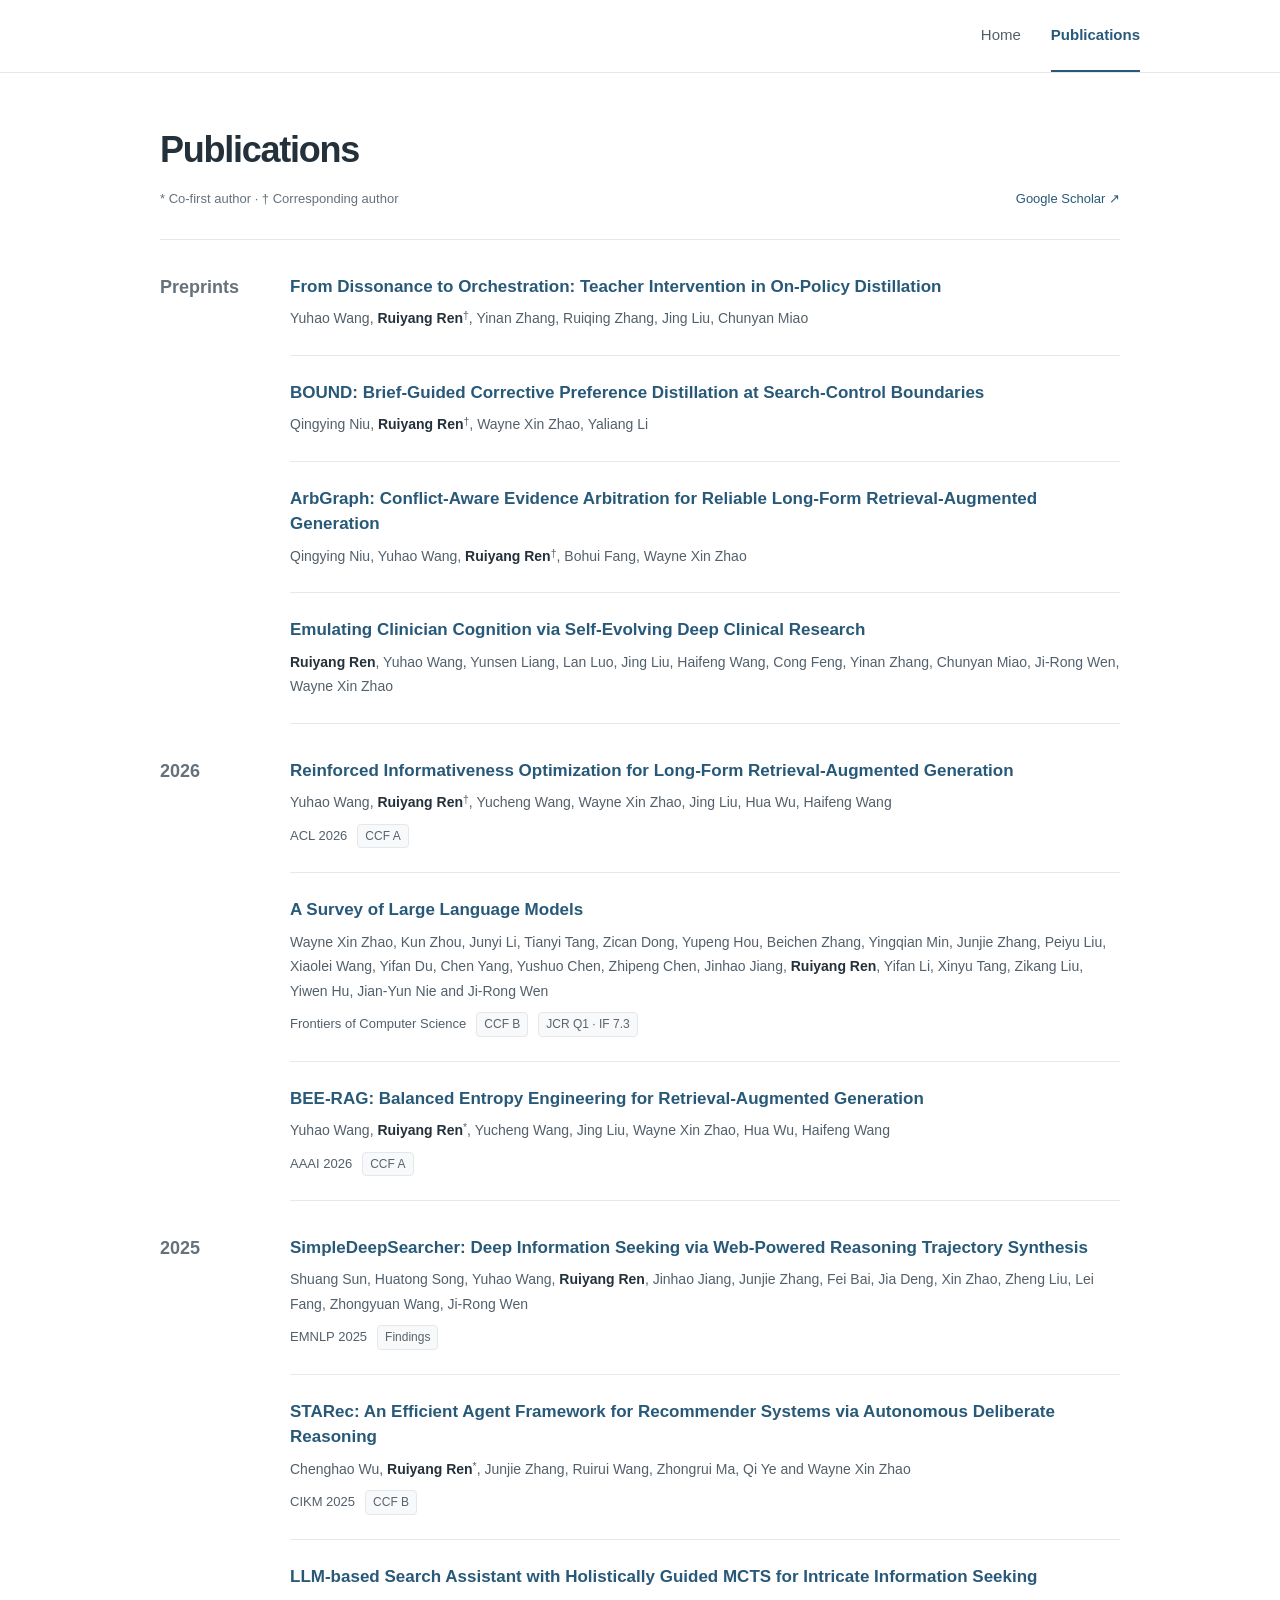
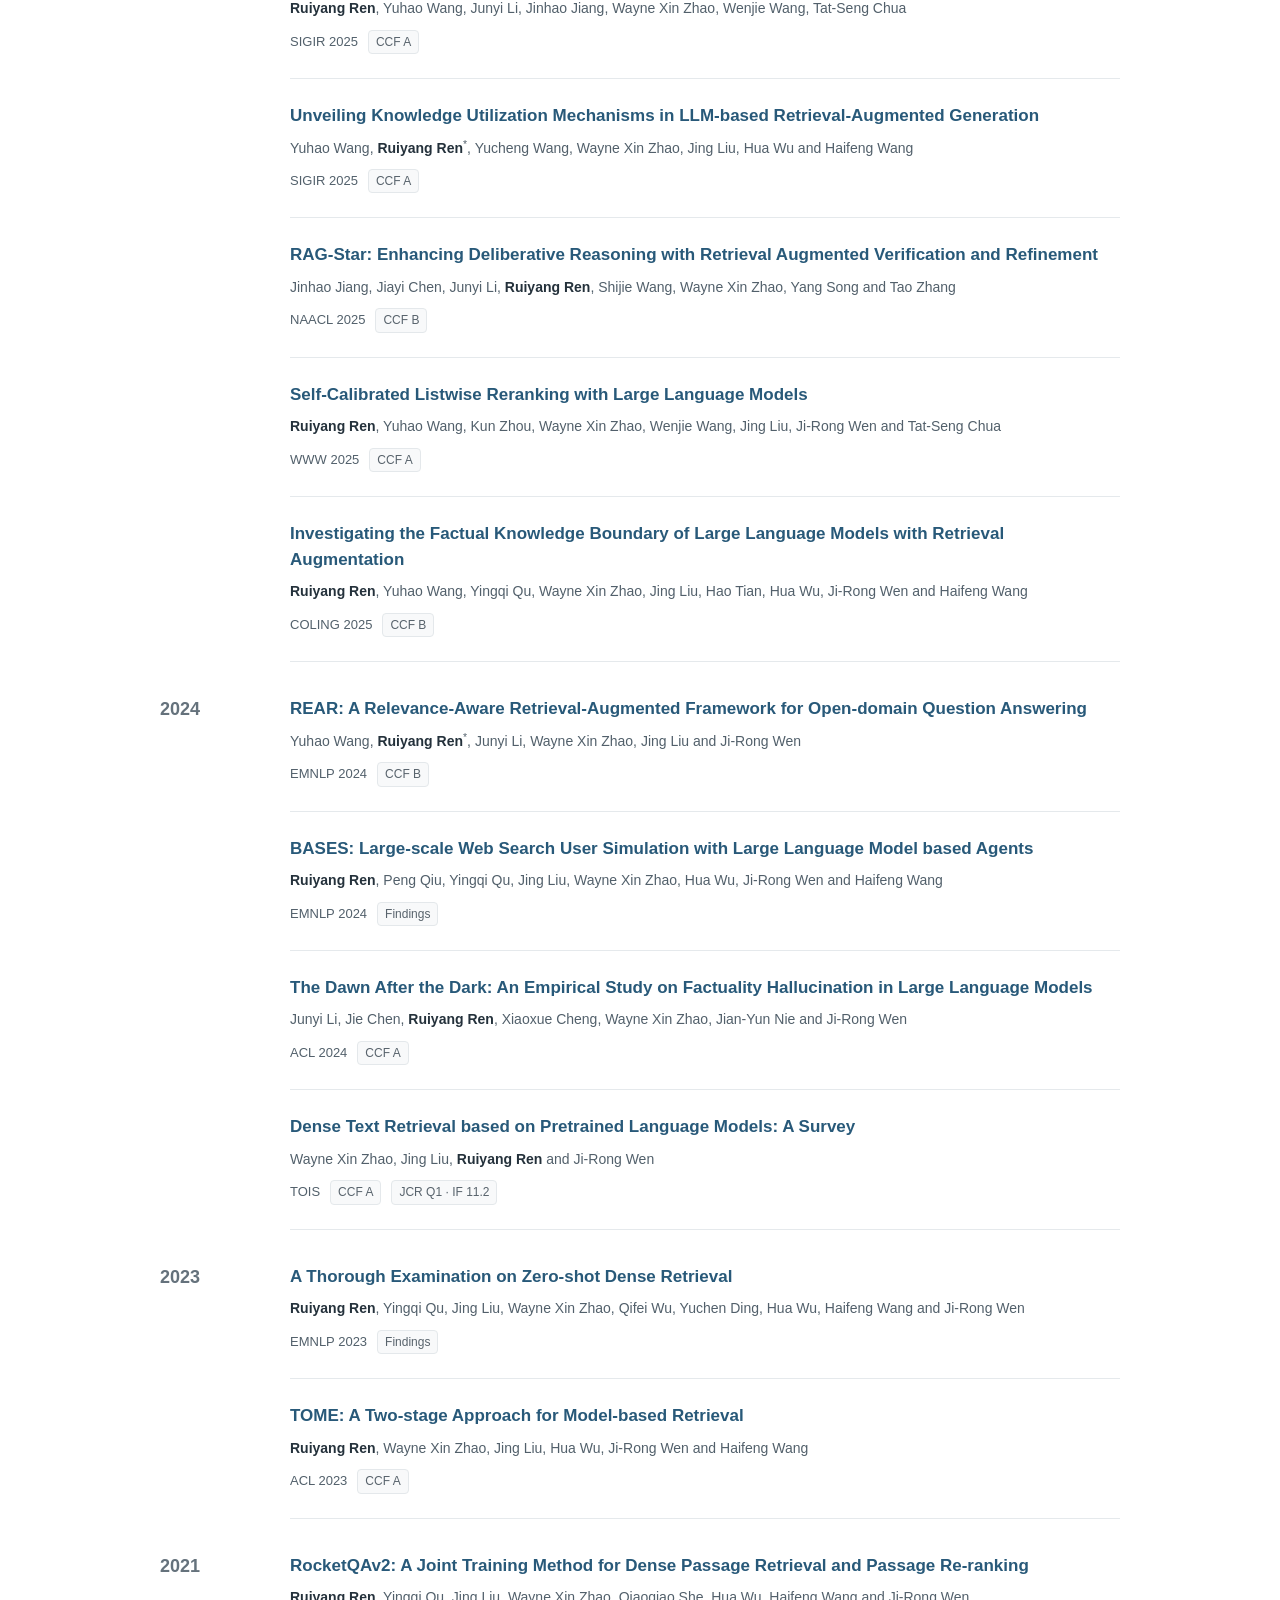
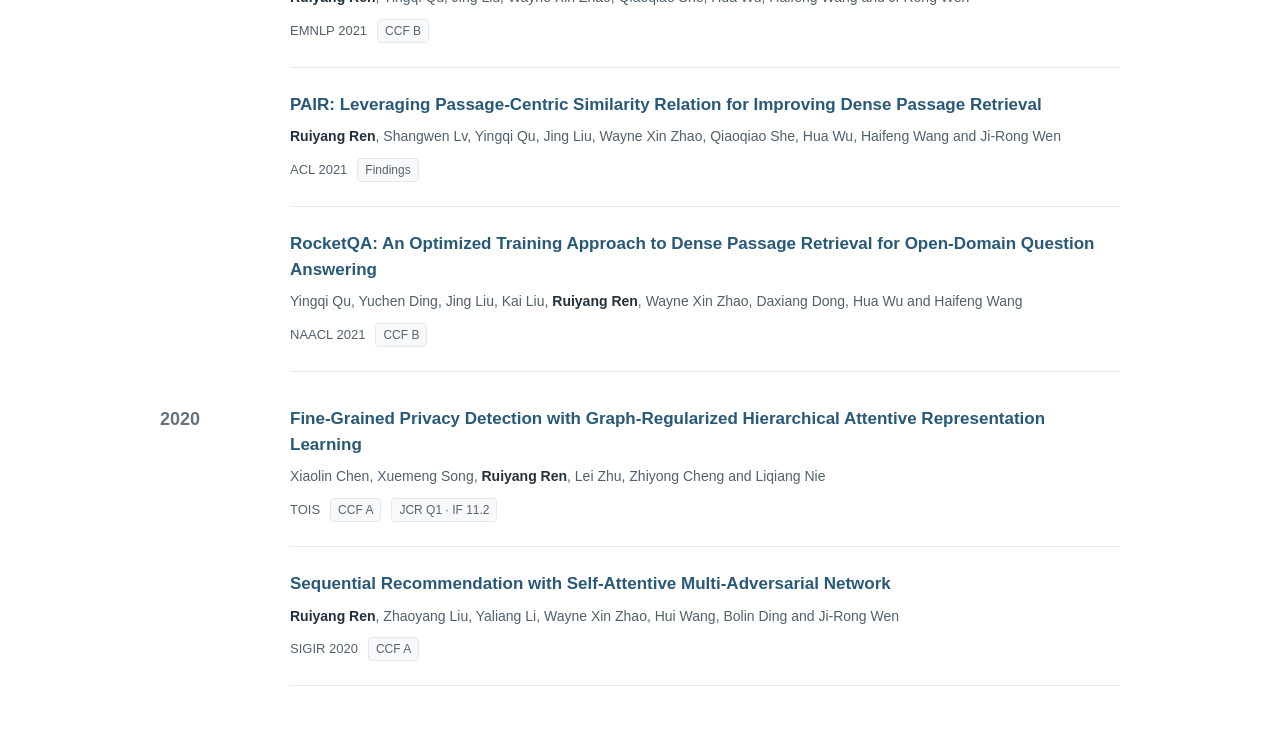
==== commit 9a828263: "Remove footers and redesign service rows" ====
--- a/publications.html
+++ b/publications.html
@@ -198,11 +198,6 @@
       </section>
     </div>
   </main>
-  <footer class="site-footer">
-    <div class="container">
-      © 2026
-    </div>
-  </footer>
 
 </body>
 </html>
--- a/styles.css
+++ b/styles.css
@@ -74,10 +74,10 @@
 #awards .clean-list li { display: grid; grid-template-columns: 44px minmax(0, 1fr); gap: 14px; font-size: 14px; padding-bottom: 16px; }
 .award-date { color: var(--muted); font-size: 12px; line-height: 2.04; font-variant-numeric: tabular-nums; }
 #services { padding-top: 34px; border-top: 1px solid var(--line); }
-.service-grid { display: grid; grid-template-columns: 1fr 3fr; gap: 36px; }
-.subsection-title { font-weight: 600; font-size: 14px; margin: 0 0 8px; }
-.service-item .clean-list li { font-size: 14px; }
-.site-footer { padding: 22px 0 30px; color: var(--muted); font-size: 12px; border-top: 1px solid var(--line); }
+.service-list { display: grid; gap: 22px; margin: 0; }
+.service-item { display: grid; grid-template-columns: 260px minmax(0, 1fr); column-gap: 32px; align-items: baseline; }
+.service-item dt { font-size: 14px; font-weight: 600; line-height: 1.75; }
+.service-item dd { margin: 0; font-size: 14px; line-height: 1.85; color: var(--secondary); }
 .publication-page { max-width: 960px; }
 .page-heading { padding-bottom: 28px; border-bottom: 1px solid var(--line); }
 .page-heading h1 { margin: 0; font-size: 36px; font-weight: 700; letter-spacing: -.035em; line-height: 1.25; }
@@ -102,7 +102,7 @@
 }
 @media (max-width: 760px) {
   main { padding-top: 36px; }
-  .service-grid { grid-template-columns: 1fr; gap: 22px; }
+  .service-item { grid-template-columns: 1fr; row-gap: 5px; }
   .publication-group { grid-template-columns: 1fr; gap: 18px; }
   .publication-group h2 { position: static; padding-bottom: 8px; border-bottom: 1px solid var(--line); }
 }
@@ -143,7 +143,7 @@
 
 }
 @media print {
-  .site-header, .skip-link, .site-footer { display: none; }
+  .site-header, .skip-link { display: none; }
   main { padding: 0; }
   .container { width: 100%; }
   .publication-group h2 { position: static; }
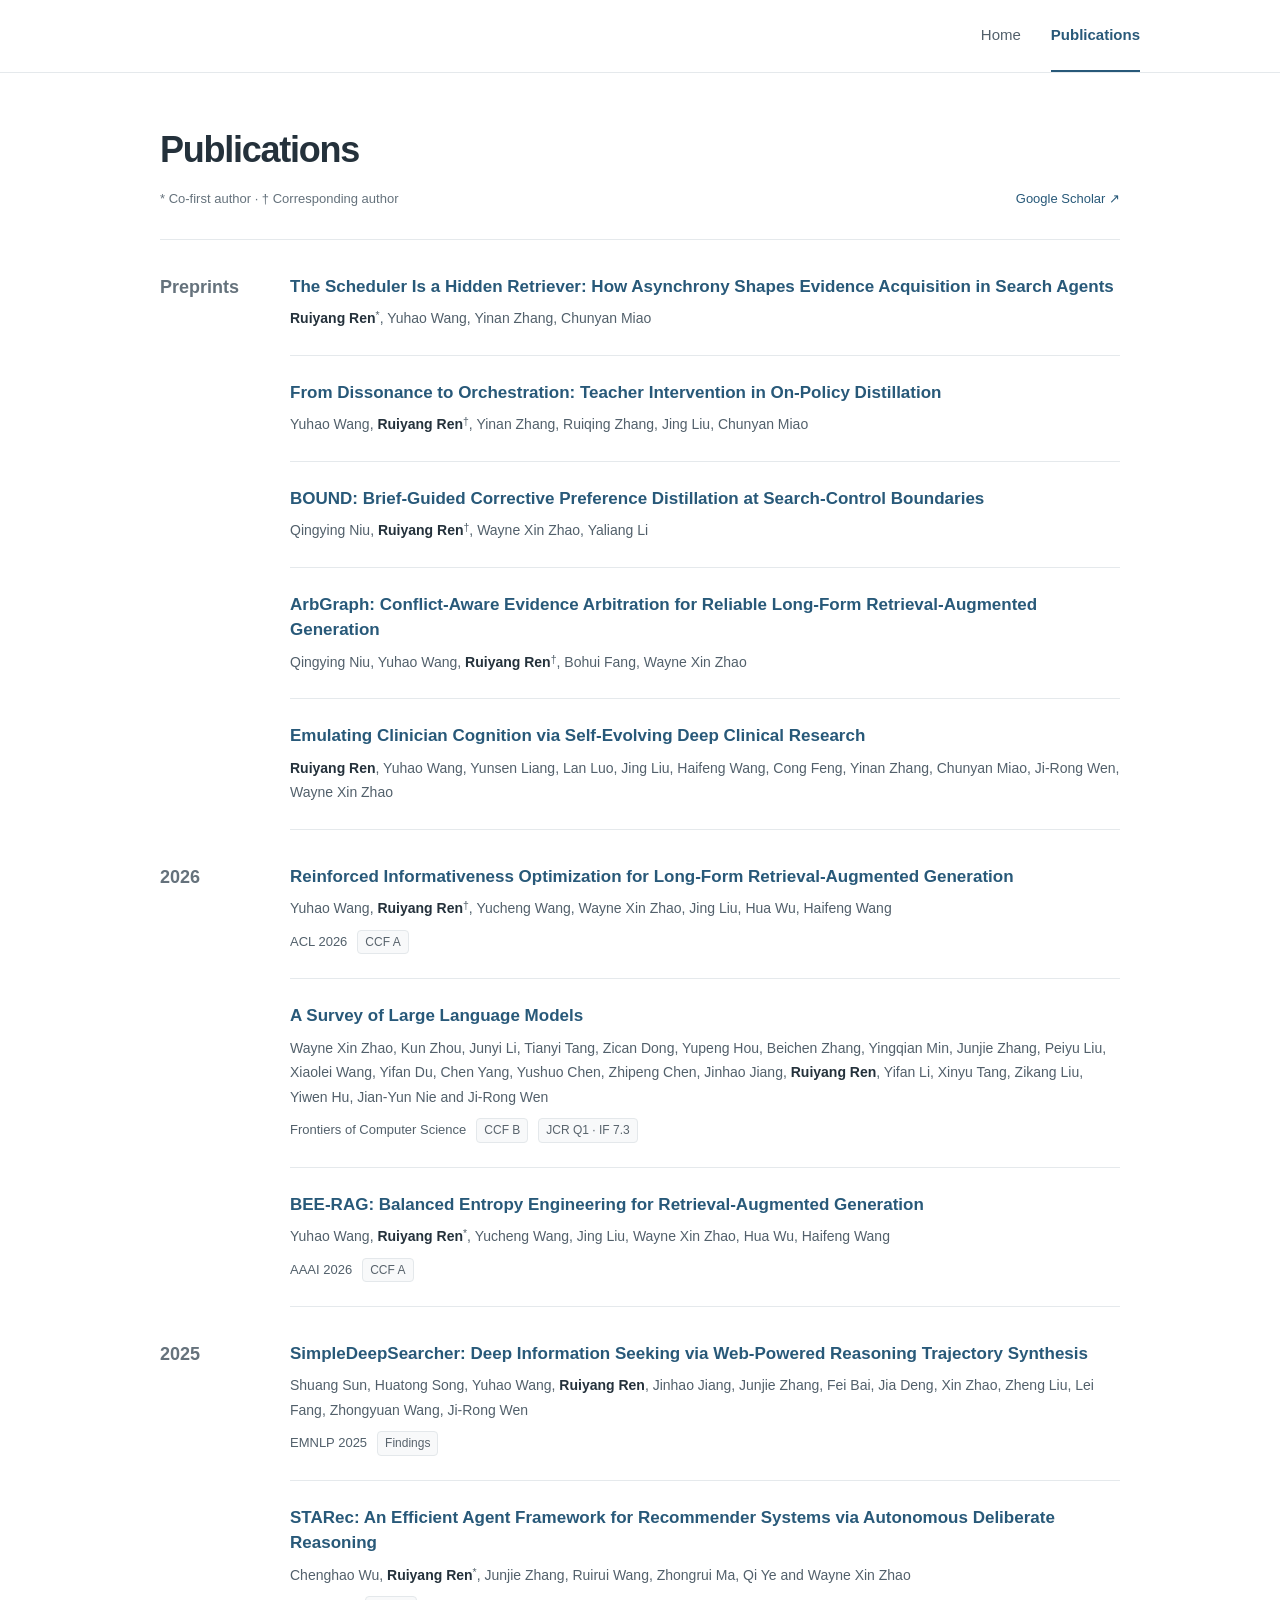
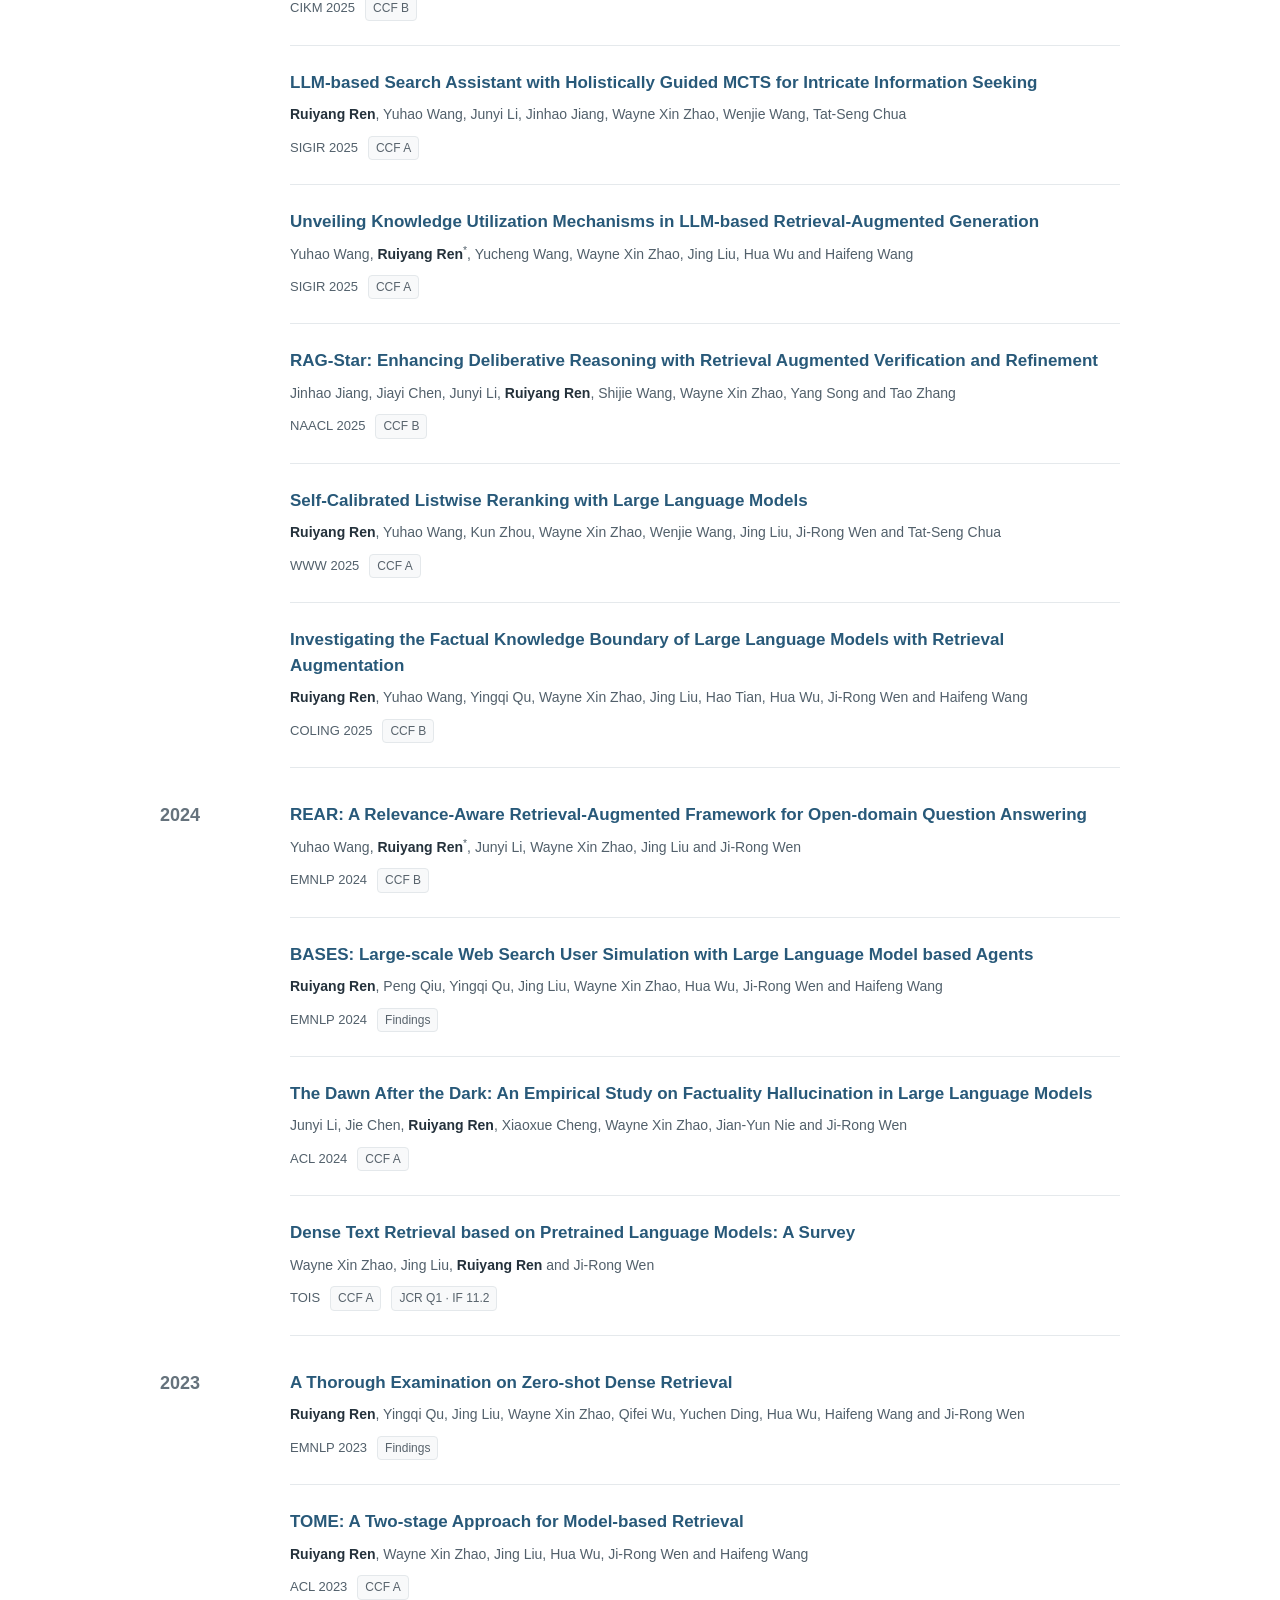
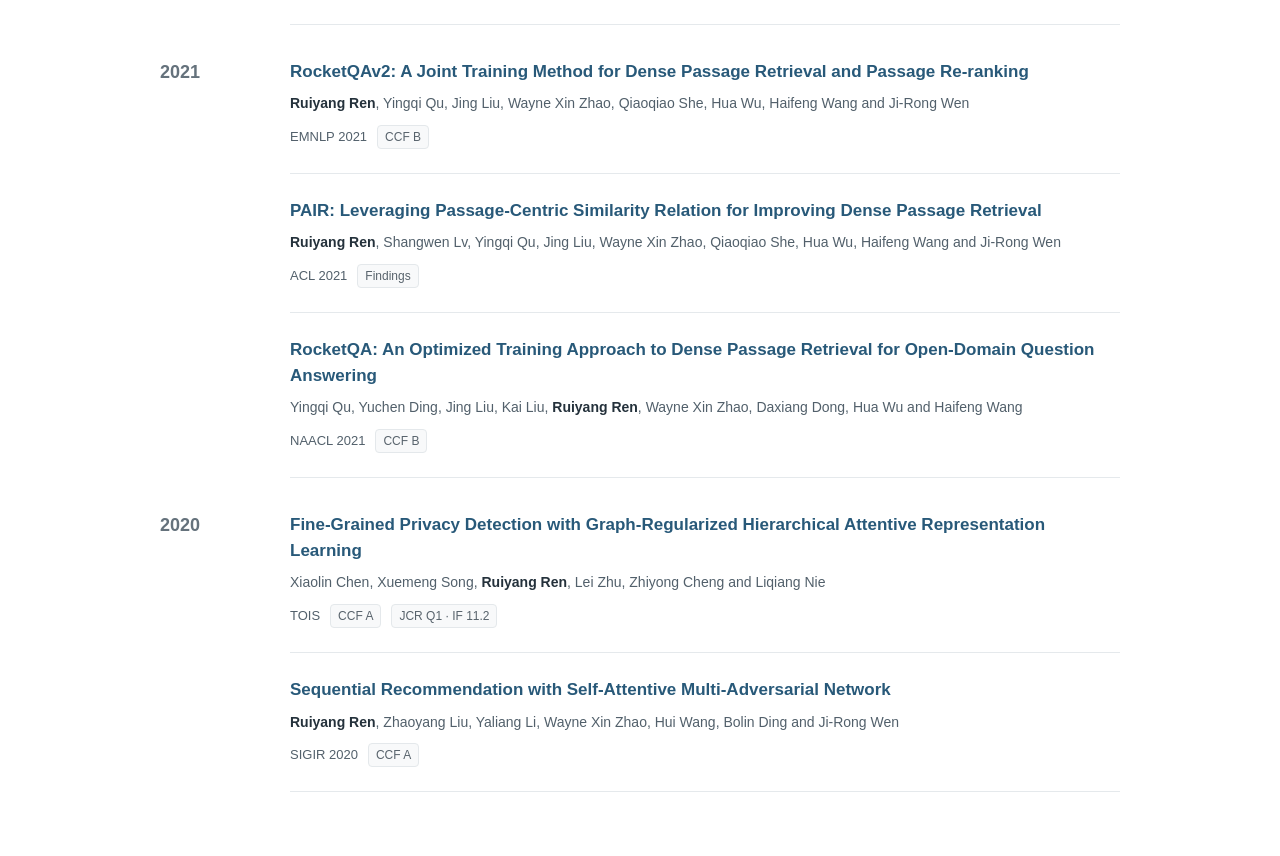
==== commit 712363c2: "Add search agent scheduling preprint" ====
--- a/publications.html
+++ b/publications.html
@@ -44,6 +44,10 @@
         <h2 id="heading-preprints">Preprints</h2>
         <ul class="pub-list">
           <li>
+            <h3 class="pub-title"><a href="https://arxiv.org/pdf/2610.26310" target="_blank" rel="noopener noreferrer">The Scheduler Is a Hidden Retriever: How Asynchrony Shapes Evidence Acquisition in Search Agents</a></h3>
+            <div class="pub-authors"><strong>Ruiyang Ren</strong><sup>*</sup>, Yuhao Wang, Yinan Zhang, Chunyan Miao</div>
+          </li>
+          <li>
             <h3 class="pub-title"><a href="https://arxiv.org/pdf/2609.37510" target="_blank" rel="noopener noreferrer">From Dissonance to Orchestration: Teacher Intervention in On-Policy Distillation</a></h3>
             <div class="pub-authors">Yuhao Wang, <strong>Ruiyang Ren</strong><sup>&dagger;</sup>, Yinan Zhang, Ruiqing Zhang, Jing Liu, Chunyan Miao</div>
           </li>
--- a/styles.css
+++ b/styles.css
@@ -75,8 +75,8 @@
 .award-date { color: var(--muted); font-size: 12px; line-height: 2.04; font-variant-numeric: tabular-nums; }
 #services { padding-top: 34px; border-top: 1px solid var(--line); }
 .service-list { display: grid; gap: 22px; margin: 0; }
-.service-item { display: grid; grid-template-columns: 260px minmax(0, 1fr); column-gap: 32px; align-items: baseline; }
-.service-item dt { font-size: 14px; font-weight: 600; line-height: 1.75; }
+.service-item { display: grid; grid-template-columns: 300px minmax(0, 1fr); column-gap: 32px; align-items: baseline; }
+.service-item dt { font-size: 14px; font-weight: 600; line-height: 1.75; white-space: nowrap; }
 .service-item dd { margin: 0; font-size: 14px; line-height: 1.85; color: var(--secondary); }
 .publication-page { max-width: 960px; }
 .page-heading { padding-bottom: 28px; border-bottom: 1px solid var(--line); }
@@ -142,6 +142,9 @@
   .publication-meta { font-size: 12px; }
 
 }
+@media (max-width: 360px) {
+  .service-item dt { font-size: 13px; }
+}
 @media print {
   .site-header, .skip-link { display: none; }
   main { padding: 0; }
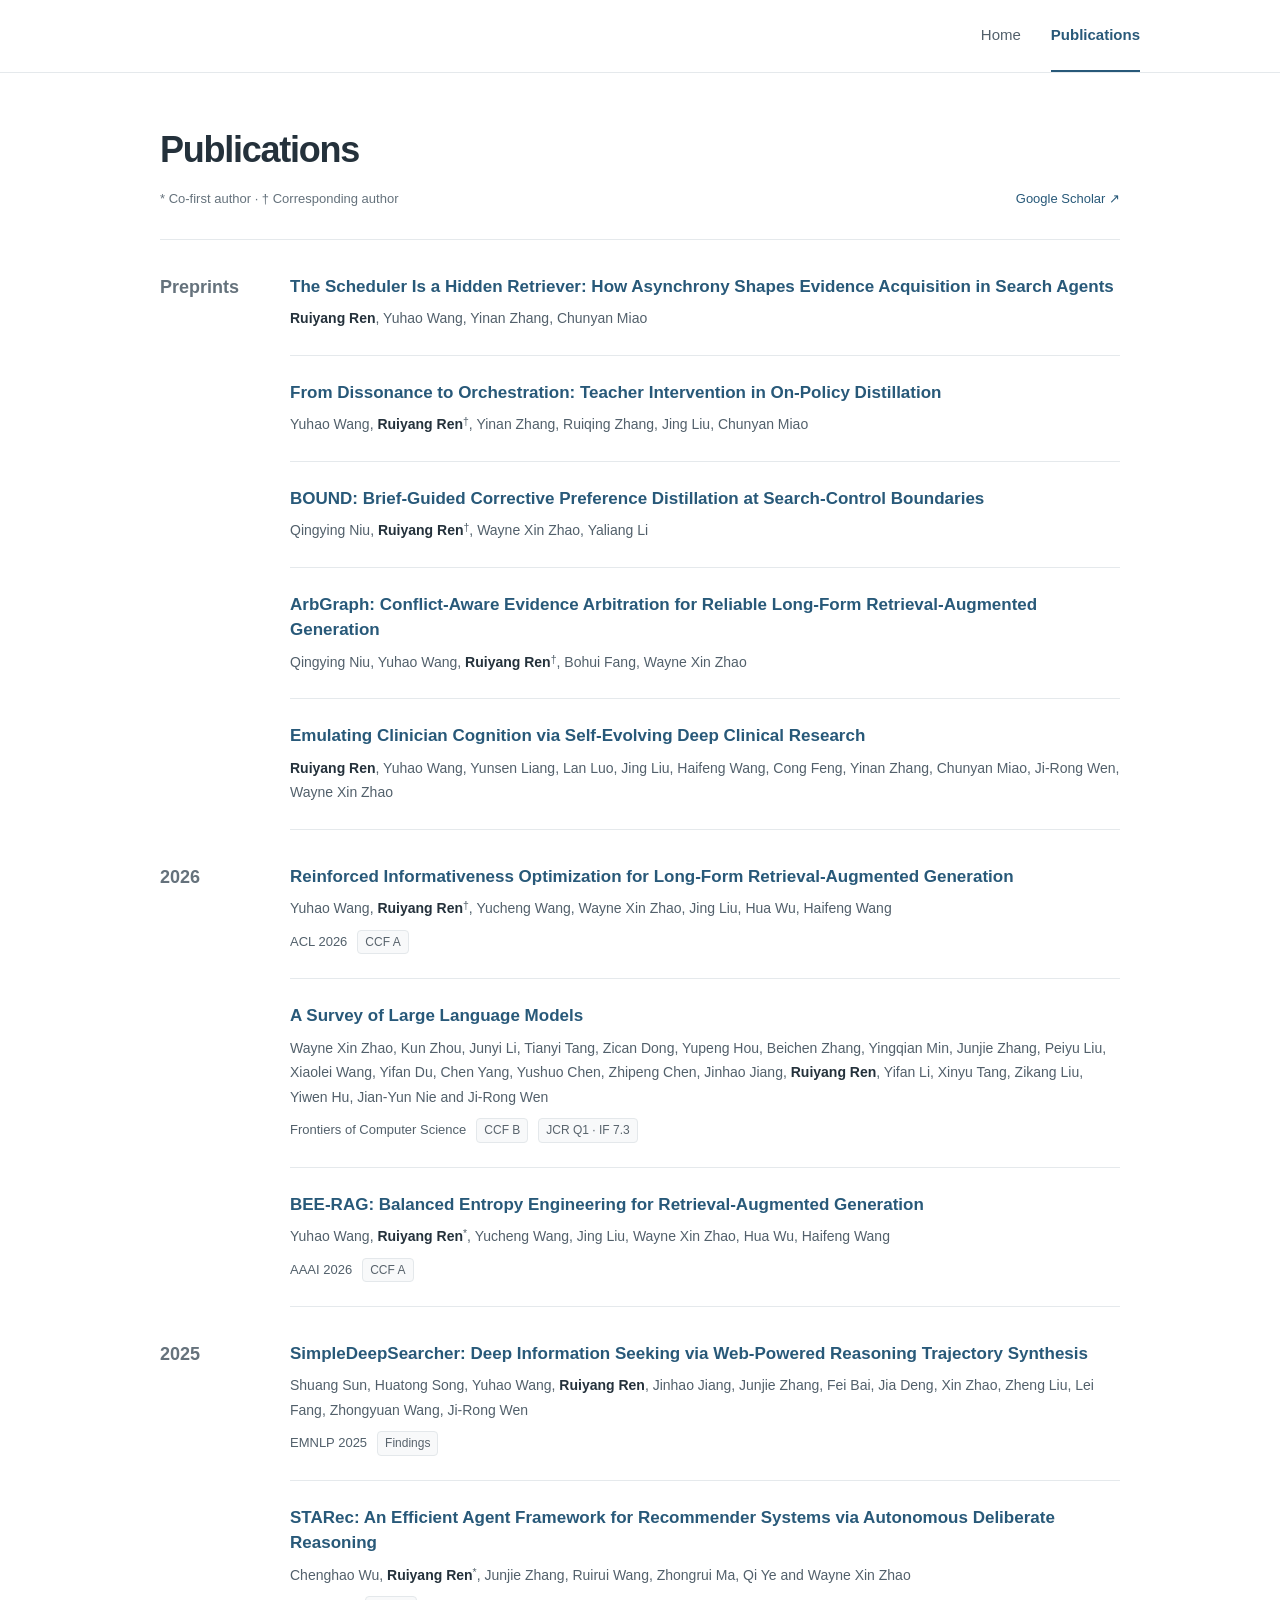
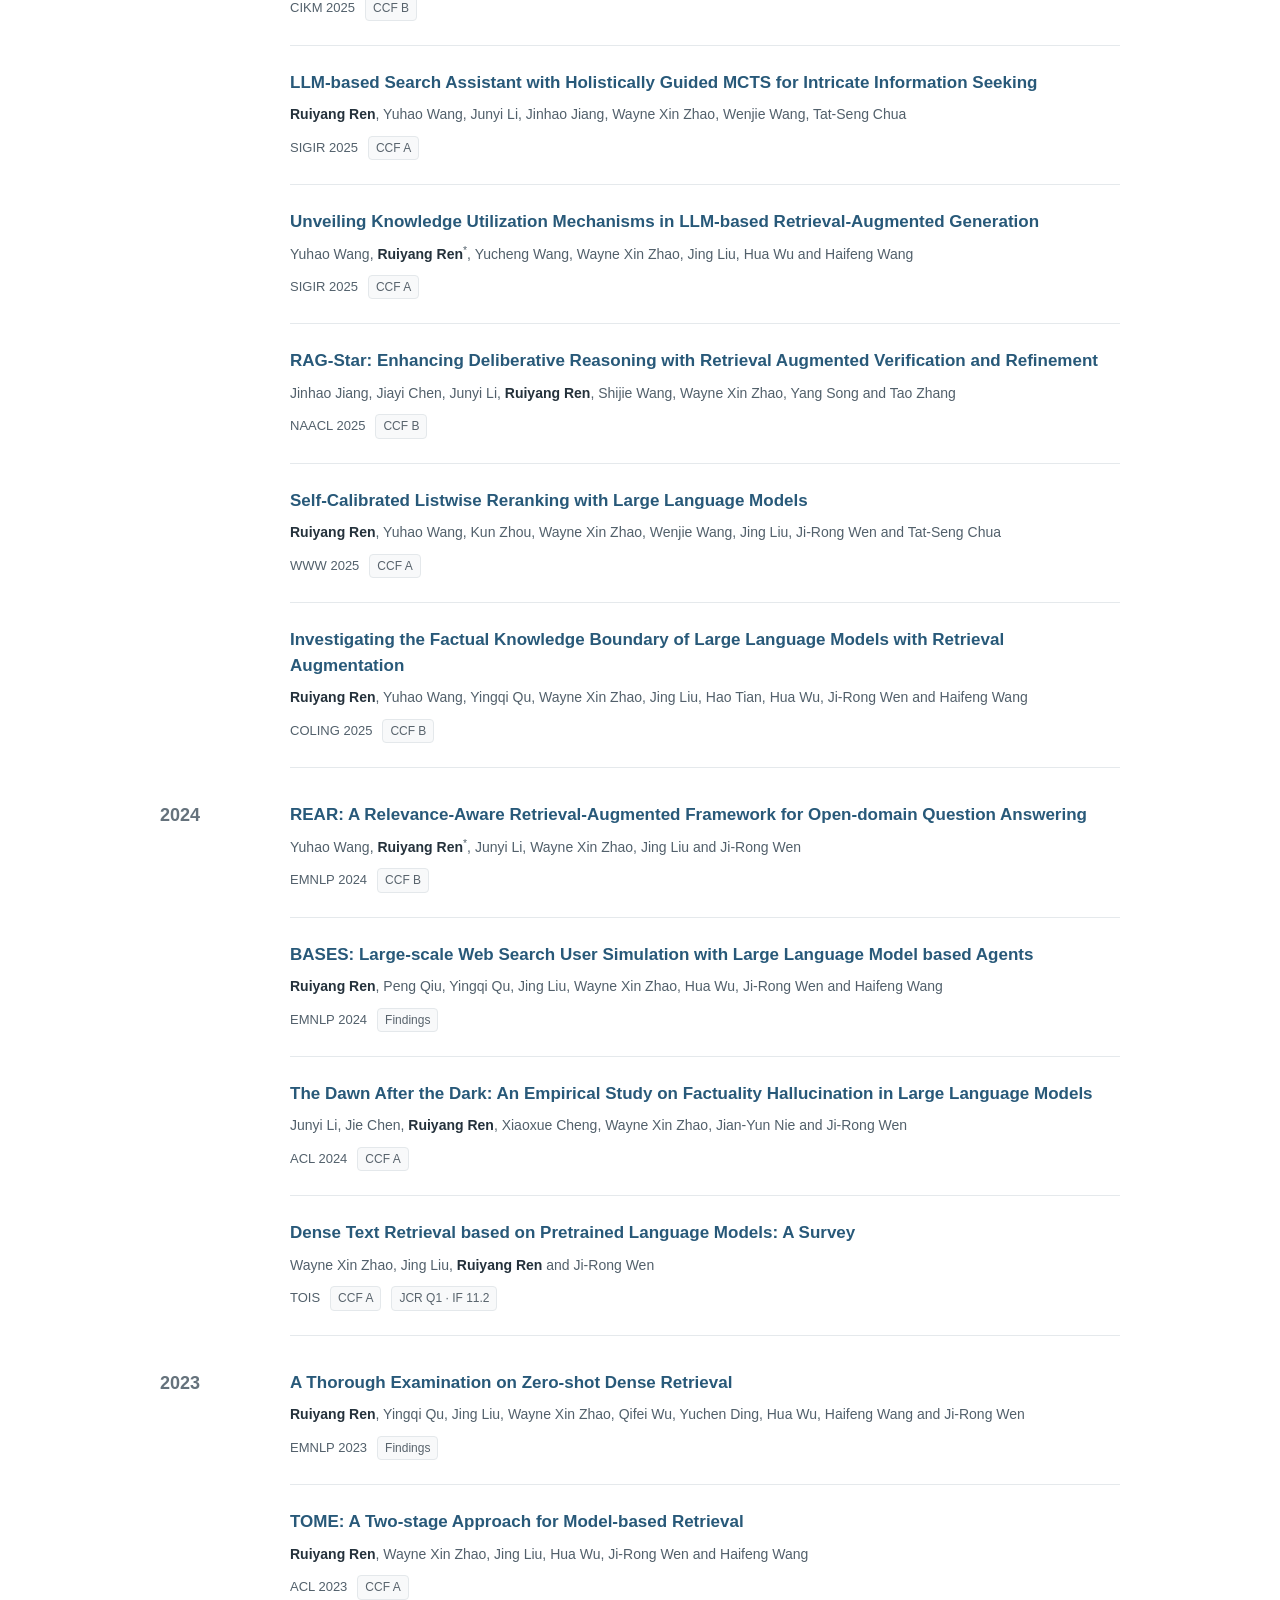
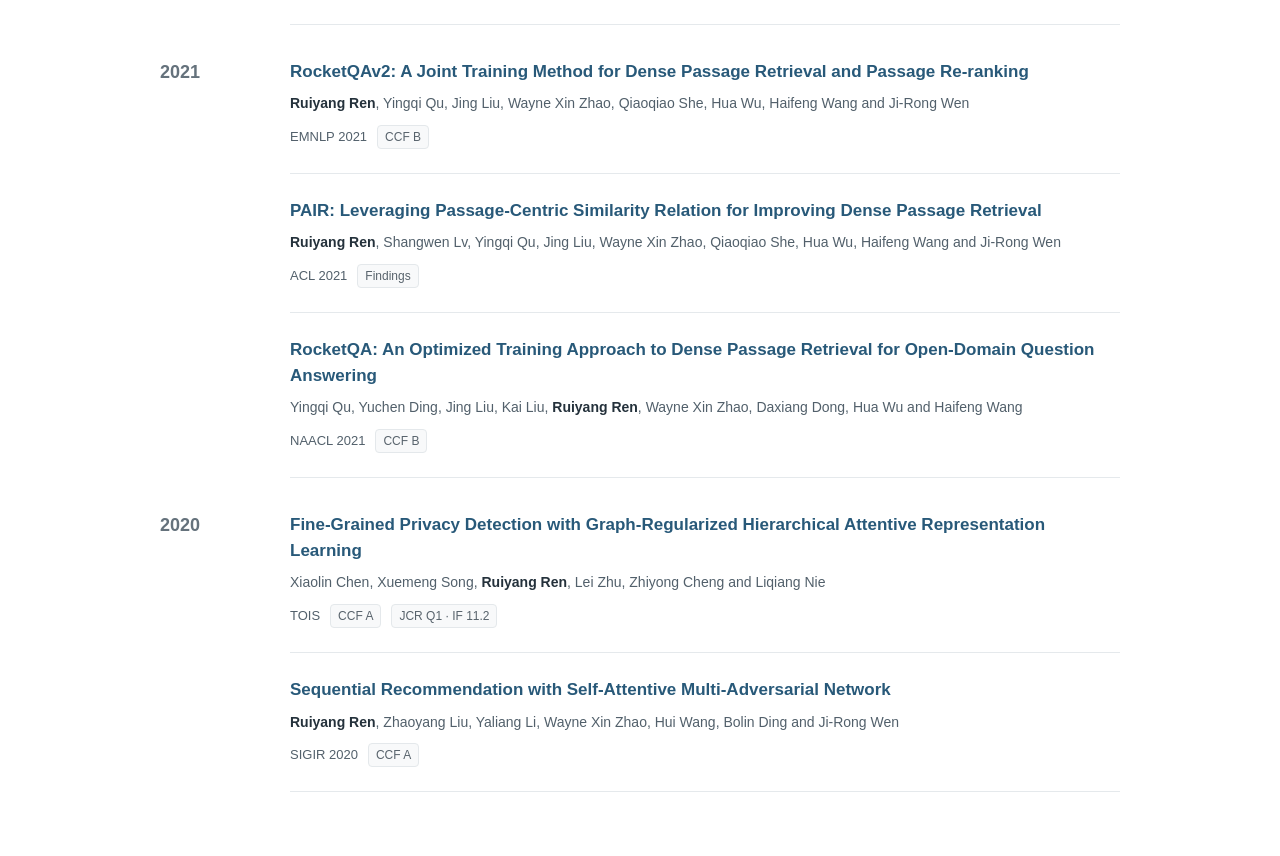
==== commit 13b21202: "Omit equal contribution mark for first-listed author" ====
--- a/publications.html
+++ b/publications.html
@@ -45,7 +45,7 @@
         <ul class="pub-list">
           <li>
             <h3 class="pub-title"><a href="https://arxiv.org/pdf/2610.26310" target="_blank" rel="noopener noreferrer">The Scheduler Is a Hidden Retriever: How Asynchrony Shapes Evidence Acquisition in Search Agents</a></h3>
-            <div class="pub-authors"><strong>Ruiyang Ren</strong><sup>*</sup>, Yuhao Wang, Yinan Zhang, Chunyan Miao</div>
+            <div class="pub-authors"><strong>Ruiyang Ren</strong>, Yuhao Wang, Yinan Zhang, Chunyan Miao</div>
           </li>
           <li>
             <h3 class="pub-title"><a href="https://arxiv.org/pdf/2609.37510" target="_blank" rel="noopener noreferrer">From Dissonance to Orchestration: Teacher Intervention in On-Policy Distillation</a></h3>
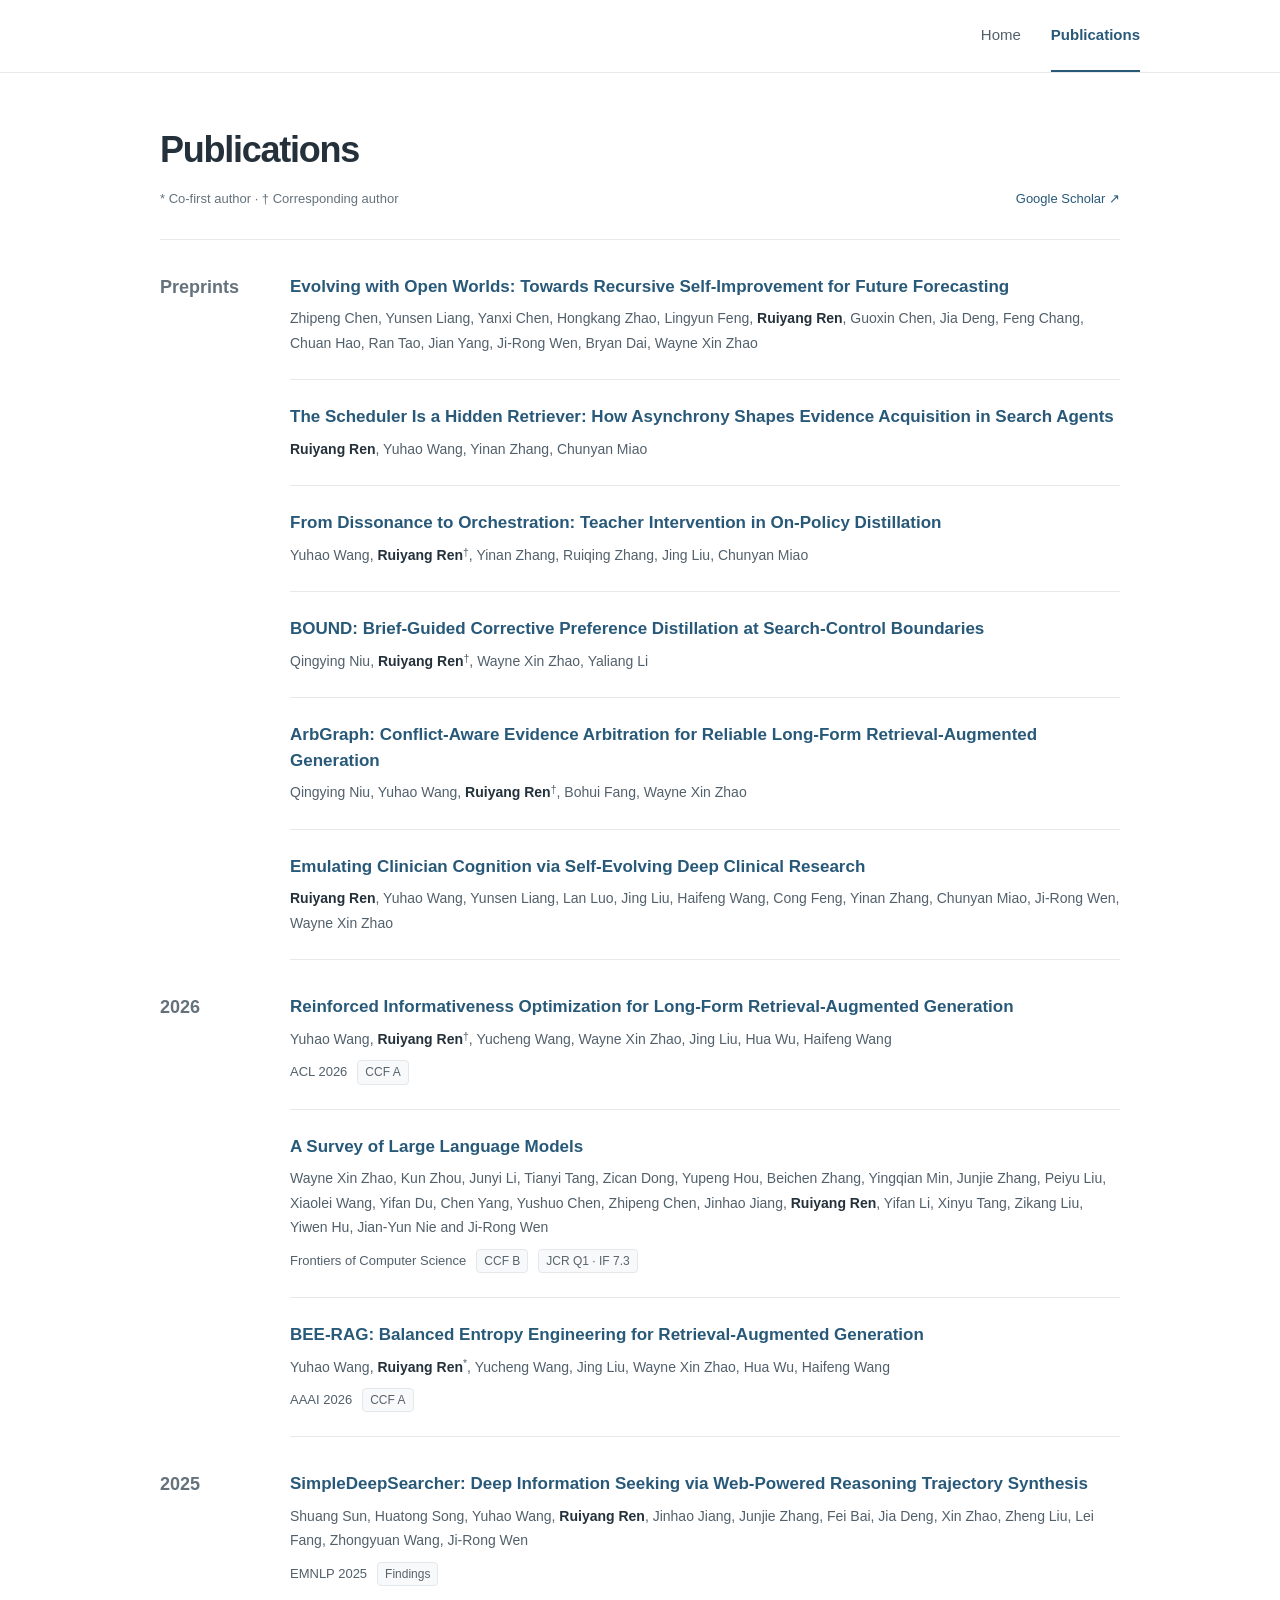
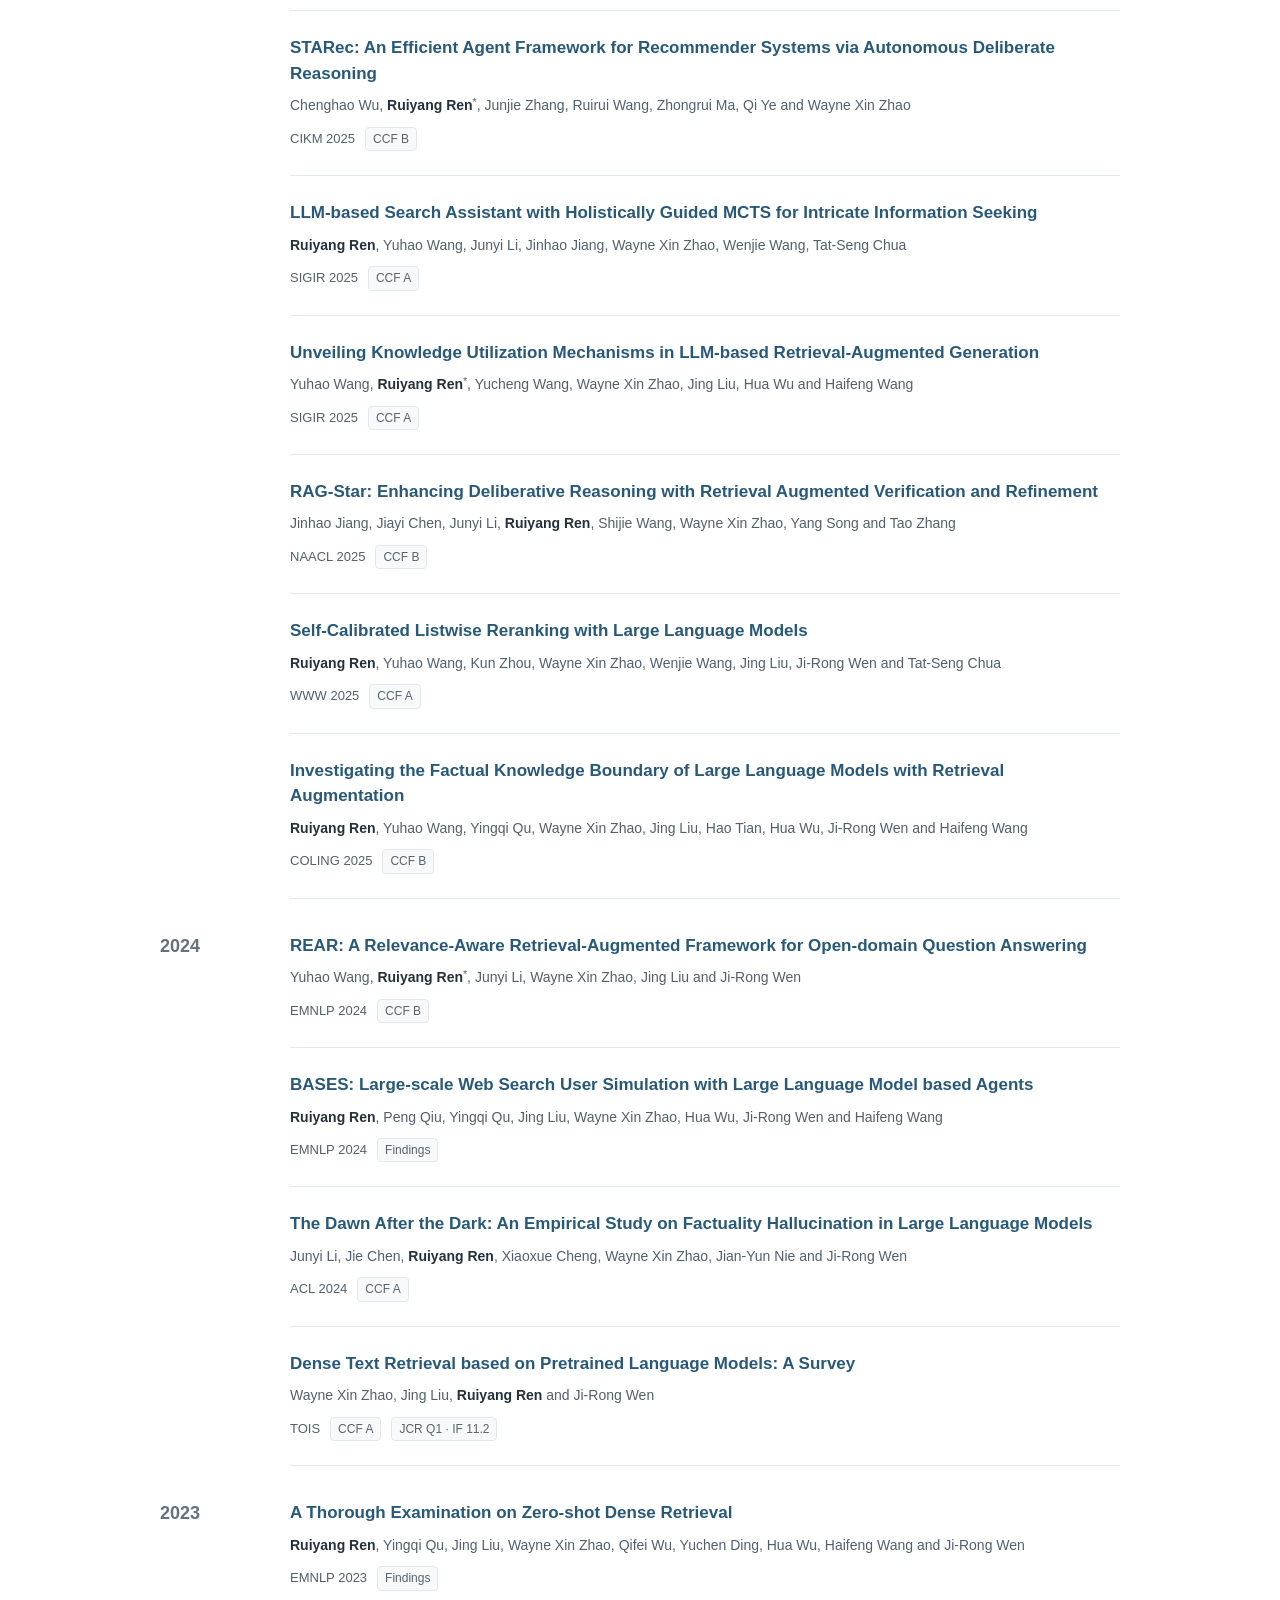
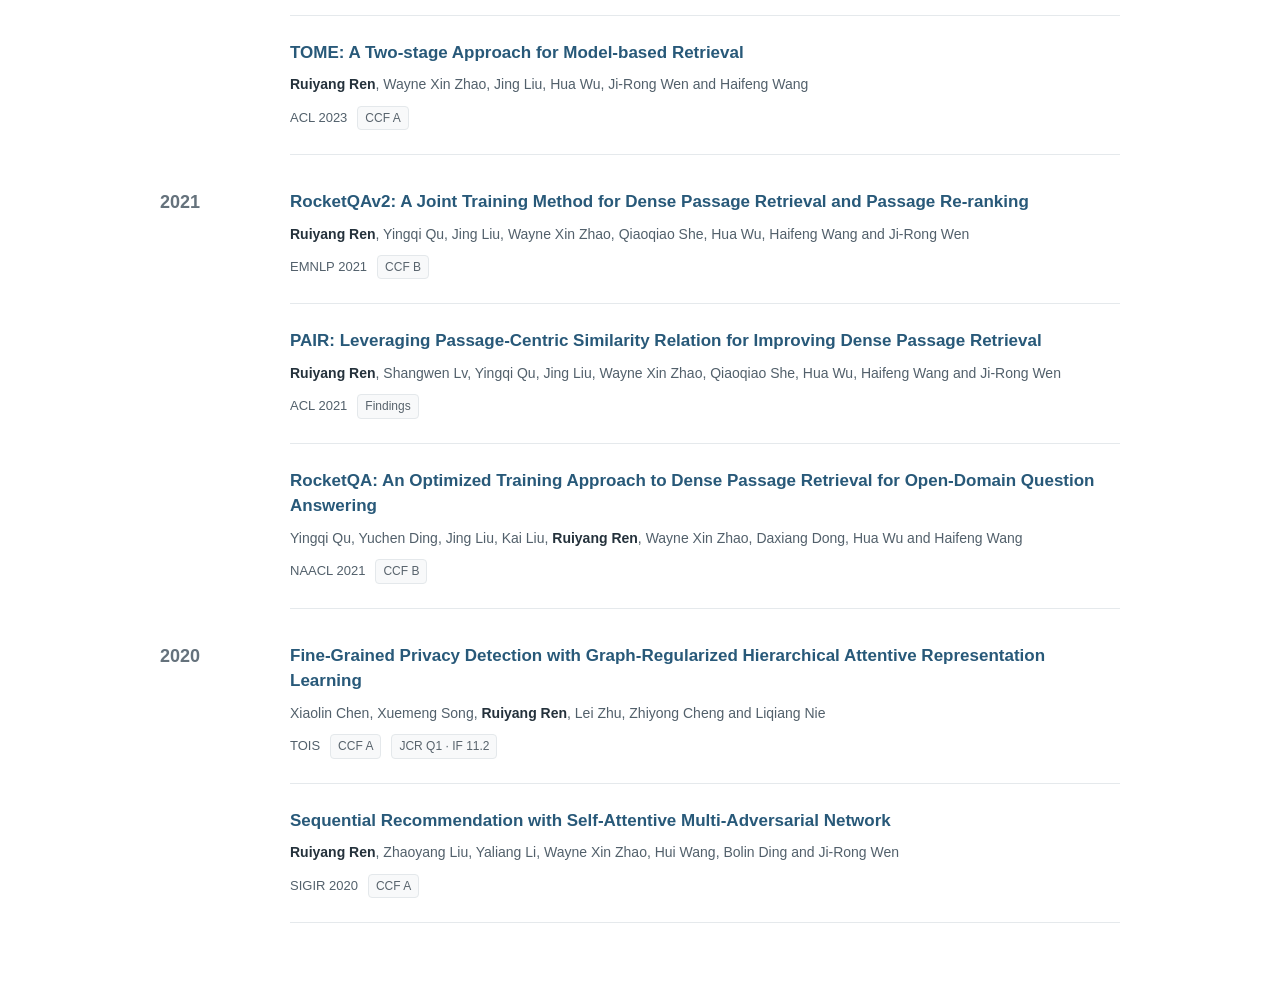
==== commit c059aeb0: "Add DeepEvolve forecasting preprint" ====
--- a/publications.html
+++ b/publications.html
@@ -44,6 +44,10 @@
         <h2 id="heading-preprints">Preprints</h2>
         <ul class="pub-list">
           <li>
+            <h3 class="pub-title"><a href="https://arxiv.org/pdf/2610.29784" target="_blank" rel="noopener noreferrer">Evolving with Open Worlds: Towards Recursive Self-Improvement for Future Forecasting</a></h3>
+            <div class="pub-authors">Zhipeng Chen, Yunsen Liang, Yanxi Chen, Hongkang Zhao, Lingyun Feng, <strong>Ruiyang Ren</strong>, Guoxin Chen, Jia Deng, Feng Chang, Chuan Hao, Ran Tao, Jian Yang, Ji-Rong Wen, Bryan Dai, Wayne Xin Zhao</div>
+          </li>
+          <li>
             <h3 class="pub-title"><a href="https://arxiv.org/pdf/2610.26310" target="_blank" rel="noopener noreferrer">The Scheduler Is a Hidden Retriever: How Asynchrony Shapes Evidence Acquisition in Search Agents</a></h3>
             <div class="pub-authors"><strong>Ruiyang Ren</strong>, Yuhao Wang, Yinan Zhang, Chunyan Miao</div>
           </li>
